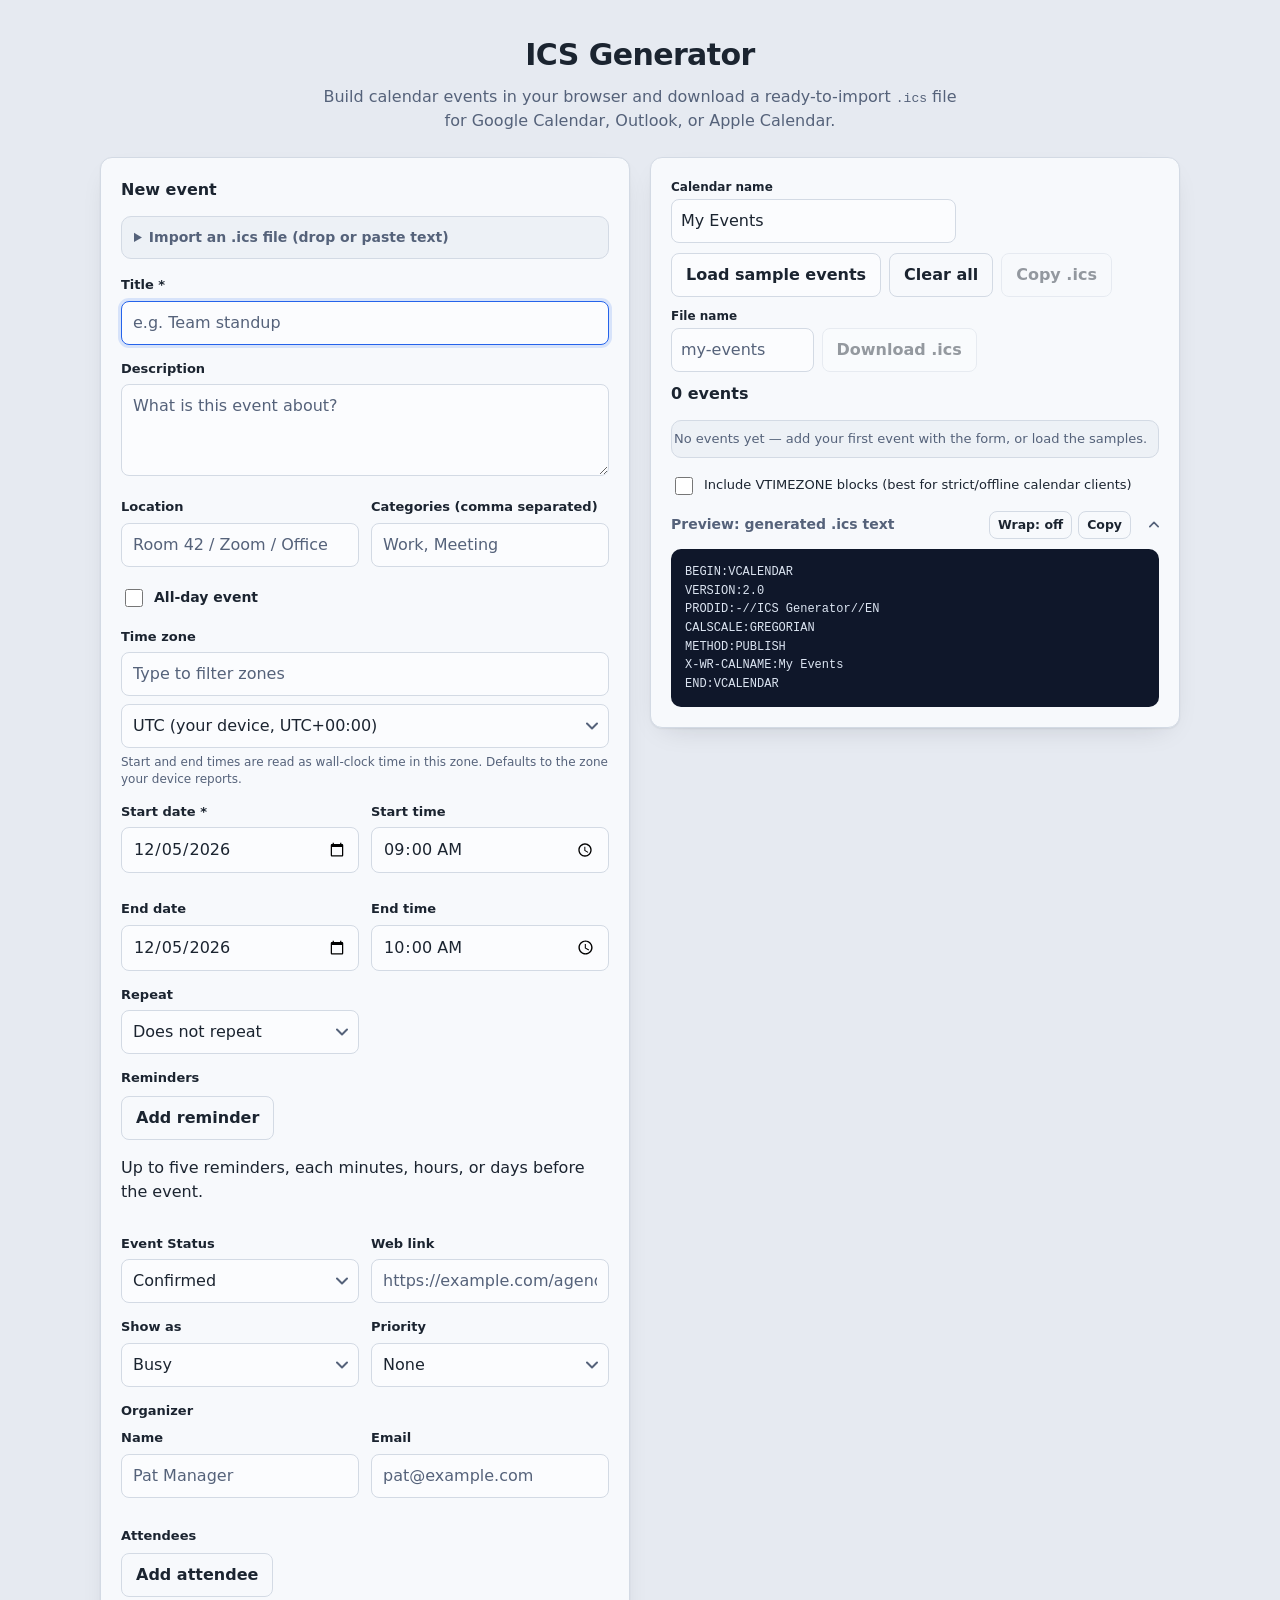
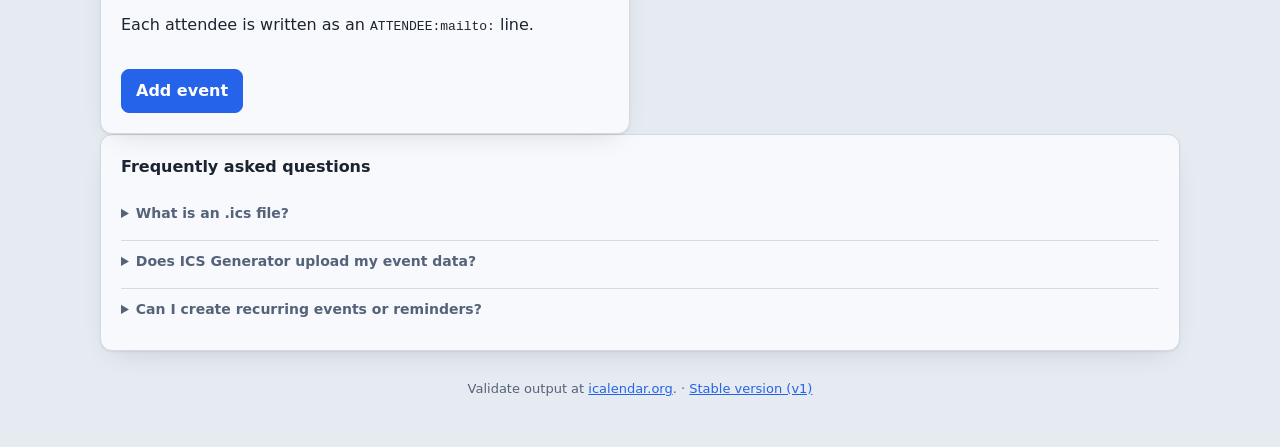
==== v2/index.html @ 42f4412d "docs: correct v2 storage, privacy, and VTIMEZONE claims" ====
<!DOCTYPE html>
<html lang="en">
<head>
<meta charset="utf-8">
<meta name="viewport" content="width=device-width, initial-scale=1">
<meta name="theme-color" media="(prefers-color-scheme: light)" content="#e6eaf1">
<meta name="theme-color" media="(prefers-color-scheme: dark)" content="#0f1420">
<meta http-equiv="Content-Security-Policy" content="default-src 'none'; script-src 'self' file: https://static.cloudflareinsights.com; style-src 'self' file:; img-src data:; connect-src https://cloudflareinsights.com; font-src 'none'; object-src 'none'; base-uri 'none'; form-action 'none'">
<title>ICS Generator v2 — Free iCalendar (.ics) Generator, No Sign-Up</title>
<meta name="description" content="Create iCalendar (.ics) files free in your browser. No sign-up, no uploads — import into Google Calendar, Outlook & Apple Calendar. 100% client-side.">
<link rel="canonical" href="https://ics-gen.pages.dev/v2/">
<meta property="og:type" content="website">
<meta property="og:site_name" content="ICS Generator">
<meta property="og:title" content="ICS Generator v2 — Free iCalendar (.ics) Generator, No Sign-Up">
<meta property="og:description" content="Create iCalendar (.ics) files free in your browser. No sign-up, no uploads — import into Google Calendar, Outlook & Apple Calendar. 100% client-side.">
<meta property="og:url" content="https://ics-gen.pages.dev/v2/">
<meta property="og:image" content="https://ics-gen.pages.dev/v2/og-image.png">
<meta property="og:image:width" content="1200">
<meta property="og:image:height" content="630">
<meta property="og:image:alt" content="ICS Generator — free client-side iCalendar (.ics) generator">
<meta name="twitter:card" content="summary_large_image">
<meta name="twitter:title" content="ICS Generator v2 — Free iCalendar (.ics) Generator, No Sign-Up">
<meta name="twitter:description" content="Create iCalendar (.ics) files free in your browser. No sign-up, no uploads — import into Google Calendar, Outlook & Apple Calendar.">
<meta name="twitter:image" content="https://ics-gen.pages.dev/v2/og-image.png">
<link rel="icon" type="image/svg+xml" href="data:image/svg+xml,<svg xmlns='http://www.w3.org/2000/svg' viewBox='0 0 64 64'><rect x='4' y='8' width='56' height='50' rx='10' fill='%23f7f9fc' stroke='%232563eb' stroke-width='4'/><rect x='4' y='8' width='56' height='16' rx='10' fill='%232563eb'/><rect x='4' y='14' width='56' height='10' fill='%232563eb'/><circle cx='18' cy='16' r='3.5' fill='%23f7f9fc'/><circle cx='46' cy='16' r='3.5' fill='%23f7f9fc'/><text x='32' y='49' font-family='system-ui,sans-serif' font-size='26' font-weight='700' text-anchor='middle' fill='%232563eb'>2</text></svg>">
<link rel="stylesheet" href="styles.css">

<script type="application/ld+json">
{
  "@context": "https://schema.org",
  "@type": "WebApplication",
  "name": "ICS Generator — Free iCalendar (.ics) Generator",
  "url": "https://ics-gen.pages.dev/v2/",
  "description": "Free client-side iCalendar (.ics) file generator. Build calendar events in your browser and download a ready-to-import .ics file for Google Calendar, Outlook, or Apple Calendar. Nothing is uploaded.",
  "applicationCategory": "UtilityApplication",
  "operatingSystem": "Any (browser)",
  "browserRequirements": "Requires a modern browser (Blob, Intl.DateTimeFormat, Array.from)",
  "isAccessibleForFree": true,
  "offers": { "@type": "Offer", "price": "0", "priceCurrency": "USD" },
  "featureList": [
    "All-day, timed and multi-day events",
    "Recurring events with day-of-week patterns, occurrence counts, or end dates",
    "Up to five reminders per event (VALARM)",
    "Attendees and organizer (mailto)",
    "Show as busy or free (TRANSP) and priority",
    "Edit and duplicate events in place; date-sorted list with undo",
    "Import existing .ics files by drop, file picker, or pasted text (add or replace)",
    "Optional VTIMEZONE blocks for strict/offline calendar clients",
    "Per-event Google Calendar links and custom download filenames",
    "Events saved in the browser's localStorage — restored on reload, never uploaded",
    "RFC 5545 escaping, 75-octet line folding, UTC/TZID timestamps",
    "Time zone picker with type-to-filter and current UTC offsets",
    "Automatic dark mode; copy or download the .ics — 100% client-side, no uploads"
  ]
}
</script>
<script type="application/ld+json">
{
  "@context": "https://schema.org",
  "@type": "FAQPage",
  "mainEntity": [
    {
      "@type": "Question",
      "name": "What is an .ics file?",
      "acceptedAnswer": { "@type": "Answer", "text": "An .ics file is the standard calendar format (RFC 5545) used to move events between calendars. Import it into Google Calendar, Outlook, Apple Calendar, or Thunderbird and the event appears in your calendar." }
    },
    {
      "@type": "Question",
      "name": "Does ICS Generator upload my event data?",
      "acceptedAnswer": { "@type": "Answer", "text": "No. The page itself uploads nothing and has no analytics beyond the cookie-free Cloudflare Web Analytics visit counter. Events are saved only in your browser's localStorage, so they survive a reload, and clearing the site's data removes them. The only way your data leaves your device is if you click an outbound link — for example the per-event Google Calendar link, which sends that event's details to Google to prefill its form — or download or share the .ics file yourself." }
    },
    {
      "@type": "Question",
      "name": "Can I create recurring events or reminders?",
      "acceptedAnswer": { "@type": "Answer", "text": "Yes — daily, weekly, monthly, and yearly recurrence, with optional day-of-week patterns, occurrence counts, and end dates, plus reminders set per event — minutes, hours, or days before the start — and all-day, timed, and multi-day events with attendees. In one .ics file each event carries its own reminder." }
    }
  ]
}
</script>
</head>
<body>
<div class="wrap">
  <header>
    <h1>ICS Generator</h1>
    <p>Build calendar events in your browser and download a ready-to-import
    <code>.ics</code> file for Google Calendar, Outlook, or Apple Calendar.</p>
  </header>

  <main>
    <section class="panel" aria-labelledby="form-heading">
      <h2 id="form-heading">New event</h2>

      <details id="import-box">
        <summary>Import an .ics file (drop or paste text)</summary>
        <fieldset class="import-mode">
          <legend>Import mode</legend>
          <label class="check"><input id="import-mode-append" type="radio" name="import-mode" value="append" checked> Add to my list</label>
          <label class="check"><input id="import-mode-replace" type="radio" name="import-mode" value="replace"> Replace my list</label>
        </fieldset>
        <label id="drop-zone" class="drop-zone" for="import-file">
          <strong>Drop an .ics file here</strong>
          <span>or click to choose a file — nothing is uploaded</span>
          <input id="import-file" type="file" accept=".ics,text/calendar" hidden>
        </label>
        <div class="field">
          <label for="import-text">…or paste .ics text</label>
          <textarea id="import-text" rows="4" spellcheck="false" placeholder="BEGIN:VCALENDAR&#10;…&#10;END:VCALENDAR"></textarea>
        </div>
        <div class="form-actions">
          <button id="import-text-btn" class="btn" type="button">Import pasted text</button>
        </div>
        <p class="hint">Imported events go into the list and preview — Add to
        keep your current list, Replace to swap it. A single-event import also
        fills in the event form.</p>
      </details>
      <p id="import-status" class="status-msg" role="status"></p>
      <div id="import-notes" hidden></div>

      <form id="event-form" novalidate>
        <div class="field">
          <label for="title">Title *</label>
          <input id="title" type="text" placeholder="e.g. Team standup" required>
        </div>

        <div class="field">
          <label for="description">Description</label>
          <textarea id="description" rows="3" placeholder="What is this event about?"></textarea>
        </div>

        <div class="field-row">
          <div class="field">
            <label for="location">Location</label>
            <input id="location" type="text" placeholder="Room 42 / Zoom / Office">
          </div>
          <div class="field">
            <label for="categories">Categories (comma separated)</label>
            <input id="categories" type="text" placeholder="Work, Meeting">
          </div>
        </div>

        <label class="check"><input id="all-day" type="checkbox"> All-day event</label>

        <div class="field" id="field-timezone">
          <label for="timezone">Time zone</label>
          <input id="timezone-filter" type="search" placeholder="Type to filter zones" aria-label="Filter time zones" autocomplete="off">
          <select id="timezone" aria-describedby="timezone-hint"></select>
          <p class="hint" id="timezone-hint">Start and end times are read as wall-clock
          time in this zone. Defaults to the zone your device reports.</p>
        </div>

        <div class="field-row">
          <div class="field">
            <label for="start-date">Start date *</label>
            <input id="start-date" type="date" required>
          </div>
          <div class="field" id="field-start-time">
            <label for="start-time">Start time</label>
            <input id="start-time" type="time">
          </div>
          <div class="field">
            <label for="end-date" id="end-date-label">End date</label>
            <input id="end-date" type="date">
          </div>
          <div class="field" id="field-end-time">
            <label for="end-time">End time</label>
            <input id="end-time" type="time">
          </div>
          <p class="hint" id="all-day-end-hint" hidden>All-day end dates are exclusive: an event ending Jan 6 runs through Jan 5 only.</p>
        </div>

        <div class="field-row tri" id="recur-row">
          <div class="field">
            <label for="recur-freq">Repeat</label>
            <select id="recur-freq">
              <option value="NONE">Does not repeat</option>
              <option value="DAILY">Daily</option>
              <option value="WEEKLY">Weekly</option>
              <option value="MONTHLY">Monthly</option>
              <option value="YEARLY">Yearly</option>
            </select>
          </div>
          <div class="field" id="field-interval">
            <label for="recur-interval">Every …</label>
            <input id="recur-interval" type="number" min="1" max="99" value="1">
          </div>
          <div class="field" id="field-end">
            <label for="recur-end">Ends</label>
            <select id="recur-end">
              <option value="never" selected>Never</option>
              <option value="after">After … times</option>
              <option value="on-date">On date</option>
            </select>
            <div class="field end-sub" id="field-count" hidden>
              <label for="recur-count">Occurrences</label>
              <input id="recur-count" type="number" min="1" max="999" step="1" value="1">
            </div>
            <div class="field end-sub" id="field-until" hidden>
              <label for="recur-until">Until</label>
              <input id="recur-until" type="date">
            </div>
          </div>
          <div class="field span-all" id="field-byday" hidden>
            <span class="day-picker-label" id="byday-label">On days</span>
            <div class="day-picker" role="group" aria-labelledby="byday-label">
              <label class="day-check"><input type="checkbox" id="byday-mo" value="MO"> Mon</label>
              <label class="day-check"><input type="checkbox" id="byday-tu" value="TU"> Tue</label>
              <label class="day-check"><input type="checkbox" id="byday-we" value="WE"> Wed</label>
              <label class="day-check"><input type="checkbox" id="byday-th" value="TH"> Thu</label>
              <label class="day-check"><input type="checkbox" id="byday-fr" value="FR"> Fri</label>
              <label class="day-check"><input type="checkbox" id="byday-sa" value="SA"> Sat</label>
              <label class="day-check"><input type="checkbox" id="byday-su" value="SU"> Sun</label>
            </div>
          </div>
        </div>

        <fieldset class="contact-group">
          <legend>Reminders</legend>
          <div id="reminder-rows"></div>
          <button id="add-reminder-btn" class="btn ghost" type="button">Add reminder</button>
          <p class="hint">Up to five reminders, each minutes, hours, or days before the event.</p>
        </fieldset>

        <p class="hint" id="edit-kept-hint" hidden></p>

        <div class="field-row">
          <div class="field">
            <label for="status">Event Status</label>
            <select id="status">
              <option value="CONFIRMED" selected>Confirmed</option>
              <option value="TENTATIVE">Tentative</option>
              <option value="CANCELLED">Cancelled</option>
            </select>
          </div>
          <div class="field">
            <label for="url">Web link</label>
            <input id="url" type="url" placeholder="https://example.com/agenda">
          </div>
        </div>

        <div class="field-row">
          <div class="field">
            <label for="transp">Show as</label>
            <select id="transp">
              <option value="OPAQUE" selected>Busy</option>
              <option value="TRANSPARENT">Free</option>
            </select>
          </div>
          <div class="field">
            <label for="priority">Priority</label>
            <select id="priority">
              <option value="0" selected>None</option>
              <option value="1">1 — Highest</option>
              <option value="2">2</option>
              <option value="3">3</option>
              <option value="4">4</option>
              <option value="5">5 — Medium</option>
              <option value="6">6</option>
              <option value="7">7</option>
              <option value="8">8</option>
              <option value="9">9 — Lowest</option>
            </select>
          </div>
        </div>

        <fieldset class="contact-group">
          <legend>Organizer</legend>
          <div class="field-row">
            <div class="field">
              <label for="organizer-name">Name</label>
              <input id="organizer-name" type="text" placeholder="Pat Manager">
            </div>
            <div class="field">
              <label for="organizer-email">Email</label>
              <input id="organizer-email" type="email" placeholder="pat@example.com">
            </div>
          </div>
        </fieldset>

        <fieldset class="contact-group">
          <legend>Attendees</legend>
          <div id="attendee-list"></div>
          <button id="add-attendee-btn" class="btn ghost" type="button">Add attendee</button>
          <p class="hint">Each attendee is written as an <code>ATTENDEE:mailto:</code> line.</p>
        </fieldset>

        <div class="form-actions">
          <button id="add-btn" type="submit" class="btn primary">Add event</button>
          <button id="cancel-edit-btn" class="btn ghost" type="button" hidden>Cancel</button>
          <span id="status-msg" class="status-msg" role="status" tabindex="-1"></span>
        </div>
      </form>
    </section>

    <section class="panel" aria-labelledby="list-heading">
      <div class="toolbar">
        <div class="field calendar-name-field">
          <label for="calendar-name">Calendar name</label>
          <input id="calendar-name" type="text" placeholder="My Events" value="My Events" maxlength="60">
        </div>
        <div class="toolbar-buttons">
          <button id="sample-btn" class="btn" type="button">Load sample events</button>
          <button id="clear-btn" class="btn ghost" type="button">Clear all</button>
          <button id="copy-btn" class="btn ghost" type="button" disabled>Copy .ics</button>
        </div>
        <div class="download-controls">
          <div class="field filename-field">
            <label for="download-filename">File name</label>
            <input id="download-filename" type="text" placeholder="my-events" maxlength="60">
          </div>
          <button id="download-btn" class="btn" type="button" disabled>Download .ics</button>
        </div>
        <h2 id="list-heading"><span id="event-count" aria-live="polite">0 events</span></h2>
      </div>

      <p id="save-warning" class="status-msg error" role="status" hidden></p>

      <ul id="event-list">
        <li class="empty">No events yet — add your first event with the form, or load the samples.</li>
      </ul>

      <label class="check vtimezone-toggle"><input id="vtimezone-toggle" type="checkbox"> Include VTIMEZONE blocks (best for strict/offline calendar clients)</label>

      <details id="preview-box" open>
        <summary>Preview: generated .ics text
          <span class="preview-controls">
            <button id="preview-wrap-btn" class="btn ghost" type="button" aria-pressed="false">Wrap: off</button>
            <button id="preview-copy-btn" class="btn ghost" type="button">Copy</button>
          </span>
        </summary>
        <pre id="preview"></pre>
      </details>
    </section>
  </main>

  <section class="panel faq" aria-labelledby="faq-heading">
    <h2 id="faq-heading">Frequently asked questions</h2>

    <details class="faq-item">
      <summary>What is an .ics file?</summary>
      <p>An <code>.ics</code> file is the standard calendar format (RFC 5545) used to
      move events between calendars. Import it into Google Calendar, Outlook, Apple
      Calendar, or Thunderbird and the event appears in your calendar.</p>
    </details>

    <details class="faq-item">
      <summary>Does ICS Generator upload my event data?</summary>
      <p>No. The page itself uploads nothing and has no analytics beyond the
      cookie-free Cloudflare Web Analytics visit counter. Events are saved only
      in your browser's localStorage, so they survive a reload, and clearing
      the site's data removes them. The only way your data leaves your device
      is if you click an outbound link — for example the per-event Google
      Calendar link, which sends that event's details to Google to prefill its
      form — or download or share the .ics file yourself.</p>
    </details>

    <details class="faq-item">
      <summary>Can I create recurring events or reminders?</summary>
      <p>Yes — daily, weekly, monthly, and yearly recurrence, with optional
      day-of-week patterns, occurrence counts, and end dates, plus reminders
      set per event — minutes, hours, or days before the start — and all-day,
      timed, and multi-day events with attendees. In one .ics file each event
      carries its own reminder.</p>
    </details>
  </section>

  <footer>
    Validate output at <a href="https://icalendar.org/validator.html" target="_blank" rel="noopener noreferrer">icalendar.org</a>.
    · <a href="/">Stable version (v1)</a>
  </footer>
</div>

<div id="undo-toast" class="undo-toast" role="status" hidden>
  <span id="undo-msg"></span>
  <button id="undo-btn" class="btn" type="button">Undo</button>
</div>

<script src="ics.js"></script>
<script src="ics-parse.js"></script>
<script src="app.js"></script>
</body>
</html>
---- v2/styles.css ----
:root {
  --bg: #e6eaf1;
  --panel: #f7f9fc;
  --surface: #edf1f6;
  --field: #fbfcfe;
  --text: #1b2430;
  --muted: #55627a;
  --accent: #2563eb;
  --accent-strong: #1d4ed8;
  --accent-soft: #d9e5fb;
  --border: #d3dae4;
  --border-strong: #bcc6d5;
  --danger: #b42318;
  --code-bg: #0f172a;
  --code-text: #dbe4f1;
  --radius: 12px;
  --shadow: 0 1px 2px rgba(16, 24, 40, 0.07), 0 10px 28px -14px rgba(16, 24, 40, 0.18);
}

* { box-sizing: border-box; }

html, body { margin: 0; padding: 0; }

body {
  font-family: system-ui, -apple-system, "Segoe UI", Roboto, "Helvetica Neue", Arial, sans-serif;
  background: var(--bg);
  color: var(--text);
  line-height: 1.5;
  padding: 24px 16px 48px;
}

.wrap { max-width: 1080px; margin: 0 auto; }

header { text-align: center; margin: 8px 0 24px; }
header h1 { margin: 0 0 8px; font-size: 30px; letter-spacing: -0.02em; }
header p { margin: 0 auto; max-width: 660px; color: var(--muted); }

main {
  display: grid;
  grid-template-columns: minmax(0, 1fr) minmax(0, 1fr);
  gap: 20px;
  align-items: start;
}
/* minmax(0, 1fr) (not bare 1fr) keeps the panels shrinkable so the preview
 * box cannot push the track past the viewport on narrow screens. */
@media (max-width: 920px) { main { grid-template-columns: minmax(0, 1fr); } }

.panel {
  background: var(--panel);
  border: 1px solid var(--border);
  border-radius: var(--radius);
  box-shadow: var(--shadow);
  padding: 20px;
}
.panel h2 { margin: 0 0 14px; font-size: 16px; }

.field { margin-bottom: 14px; }
.field label { display: block; font-size: 13px; font-weight: 600; margin-bottom: 6px; }
.field input,
.field select,
.field textarea {
  width: 100%;
  padding: 9px 11px;
  border: 1px solid var(--border);
  border-radius: 8px;
  font: inherit;
  color: inherit;
  background: var(--field);
}
.field input::placeholder,
.field textarea::placeholder { color: var(--muted); opacity: 1; }
.field input:focus,
.field select:focus,
.field textarea:focus {
  outline: none;
  border-color: var(--accent);
  box-shadow: 0 0 0 3px rgba(37, 99, 235, 0.15);
}

/* Keyboard focus for controls that have no visible focus style of their own. */
.btn:focus-visible,
summary:focus-visible,
.check input:focus-visible,
.day-check input:focus-visible,
.att-rsvp input:focus-visible,
.drop-zone:focus-visible { outline: 2px solid var(--accent); outline-offset: 2px; }

.field select {
  appearance: none;
  -webkit-appearance: none;
  padding-right: 30px;
  background: var(--field) url("data:image/svg+xml,%3Csvg xmlns='http://www.w3.org/2000/svg' width='12' height='8' viewBox='0 0 12 8'%3E%3Cpath d='M1 1.5l5 5 5-5' fill='none' stroke='%2355627a' stroke-width='2' stroke-linecap='round' stroke-linejoin='round'/%3E%3C/svg%3E") no-repeat right 10px center;
}

textarea { resize: vertical; }
/* Zone filter sits directly above the select it narrows. */
#timezone-filter { margin-bottom: 8px; }
.field .hint { margin: 6px 0 0; font-size: 12px; line-height: 1.4; color: var(--muted); }

/* Inline validation */
.field.invalid input,
.field.invalid select,
.field.invalid textarea { border-color: var(--danger); }
.field.invalid input:focus,
.field.invalid select:focus,
.field.invalid textarea:focus {
  border-color: var(--danger);
  box-shadow: 0 0 0 3px rgba(180, 35, 24, 0.15);
}
.field-error {
  margin: 6px 0 0;
  font-size: 12px;
  font-weight: 600;
  line-height: 1.4;
  color: var(--danger);
}

/* Import panel */
#import-box {
  margin: 0 0 16px;
  border: 1px solid var(--border);
  border-radius: 10px;
  padding: 0 12px;
  background: var(--surface);
}
#import-box > summary { padding: 10px 0; }
#import-box[open] > summary { margin-bottom: 12px; }
.drop-zone {
  display: flex;
  flex-direction: column;
  align-items: center;
  gap: 4px;
  text-align: center;
  padding: 18px 12px;
  border: 1.5px dashed var(--border);
  border-radius: 10px;
  background: var(--field);
  color: var(--muted);
  cursor: pointer;
  font-size: 13px;
  margin-bottom: 14px;
}
.drop-zone strong { color: var(--text); font-size: 14px; }
.drop-zone.dragging { border-color: var(--accent); background: var(--accent-soft); }
#import-text { font: 12px/1.5 ui-monospace, SFMono-Regular, Menlo, Consolas, monospace; }
#import-status { margin: 0 0 14px; }
#import-status:empty { display: none; }

/* Import mode radios (styled like the other .check boxes) */
.import-mode { border: 0; margin: 0 0 12px; padding: 0; }
.import-mode legend { font-size: 13px; font-weight: 600; padding: 0; margin-bottom: 4px; }
.import-mode .check { margin: 0 0 4px; }

/* Import warnings/notes */
#import-notes { margin: 0 0 14px; }
#import-notes .import-notes > summary { font-size: 13px; }
#import-notes ul {
  margin: 6px 0 0;
  padding-left: 20px;
  font-size: 12.5px;
  line-height: 1.5;
  color: var(--muted);
}
#import-notes li { overflow-wrap: anywhere; }

.field-row { display: grid; grid-template-columns: 1fr 1fr; gap: 12px; }
.field-row.tri { grid-template-columns: repeat(3, 1fr); }
/* When a tri row is down to its select alone (repeat "Does not repeat"),
 * span a two-column-style width — the same as the
 * Status select — instead of the first third of the row, which clips the
 * "Does not repeat" label. */
.field-row.tri.single { grid-template-columns: 1fr; }
@media (min-width: 561px) { .field-row.tri.single { max-width: calc(50% - 6px); } }
@media (max-width: 560px) {
  .field-row, .field-row.tri { grid-template-columns: 1fr; }
}

.check {
  display: flex;
  align-items: center;
  gap: 8px;
  font-size: 14px;
  font-weight: 600;
  margin: 2px 0 14px;
  /* WCAG 2.5.8: a 24px-minimum tappable area around the 18px checkbox. */
  min-height: 24px;
  padding: 3px 0;
  cursor: pointer;
}
.check input { width: 18px; height: 18px; accent-color: var(--accent); }

/* Weekly day-of-week picker: an inline row of compact .check-style boxes. */
.field-row .field.span-all { grid-column: 1 / -1; }
/* Nested controls inside the Ends group sit under its select. */
.end-sub { margin: 8px 0 0; }
.day-picker-label { display: block; font-size: 13px; font-weight: 600; margin-bottom: 6px; }
.day-picker { display: flex; flex-wrap: wrap; align-items: center; gap: 4px 14px; }
.day-check {
  display: flex;
  align-items: center;
  gap: 6px;
  font-size: 13px;
  font-weight: 600;
  /* WCAG 2.5.8: a 24px-minimum tappable area around the 18px checkbox. */
  min-height: 24px;
  padding: 3px 0;
  cursor: pointer;
}
.day-check input { width: 18px; height: 18px; accent-color: var(--accent); }

/* Reminder rows */
#reminder-rows { display: grid; gap: 8px; margin-bottom: 10px; }
#reminder-rows:empty { margin-bottom: 0; }
.reminder-row {
  display: grid;
  grid-template-columns: minmax(0, 1fr) minmax(0, 1fr) auto;
  gap: 8px;
  align-items: start;
  padding: 10px;
  border: 1px solid var(--border);
  border-radius: 10px;
  background: var(--surface);
}
.reminder-row .field { margin-bottom: 0; }
.reminder-remove { justify-self: end; align-self: center; padding: 7px 10px; font-size: 13px; }
@media (max-width: 560px) {
  .reminder-row { grid-template-columns: minmax(0, 1fr) minmax(0, 1fr); }
  .reminder-remove { grid-column: 1 / -1; justify-self: end; }
}

/* Organizer + attendees */
.contact-group { border: 0; margin: 0 0 14px; padding: 0; min-width: 0; }
.contact-group legend { font-size: 13px; font-weight: 600; padding: 0; margin-bottom: 8px; }
#attendee-list { display: flex; flex-direction: column; gap: 8px; margin-bottom: 10px; }
#attendee-list:empty { margin-bottom: 0; }
.attendee-row {
  display: grid;
  grid-template-columns: 1fr 1.2fr;
  gap: 8px;
  padding: 10px;
  border: 1px solid var(--border);
  border-radius: 10px;
  background: var(--surface);
}
.attendee-row .field { margin-bottom: 0; }
.att-rsvp {
  display: flex;
  align-items: center;
  gap: 6px;
  font-size: 13px;
  font-weight: 600;
  color: var(--muted);
  min-height: 24px;
  padding: 3px 0;
  cursor: pointer;
}
.att-rsvp input { width: 18px; height: 18px; accent-color: var(--accent); }
.att-remove { justify-self: end; align-self: center; padding: 7px 10px; font-size: 13px; }

.form-actions { display: flex; align-items: center; gap: 12px; margin-top: 16px; flex-wrap: wrap; }

.btn {
  font: inherit;
  font-weight: 600;
  padding: 9px 14px;
  border-radius: 8px;
  border: 1px solid var(--border);
  background: var(--field);
  color: var(--text);
  cursor: pointer;
  transition: background 0.15s, border-color 0.15s;
}
.btn:hover { border-color: var(--border-strong); }
.btn.primary { background: var(--accent); border-color: var(--accent); color: #fff; }
.btn.primary:hover { background: var(--accent-strong); }
.btn.ghost { background: transparent; }
.btn.copied { background: var(--accent); border-color: var(--accent); color: #fff; }
#copy-btn { min-width: 92px; }
.btn:disabled { opacity: 0.45; cursor: not-allowed; }

.toolbar {
  display: flex;
  flex-direction: column;
  align-items: flex-start;
  gap: 10px;
  margin-bottom: 14px;
}
.toolbar h2 { margin: 0; }
.toolbar-buttons { display: flex; gap: 8px; flex-wrap: wrap; }
.calendar-name-field { width: min(100%, 28ch); margin-bottom: 0; }
.download-controls { display: flex; align-items: flex-end; gap: 8px; flex-wrap: wrap; }
.filename-field { width: 14ch; margin-bottom: 0; }
.toolbar .field label { font-size: 12px; margin-bottom: 3px; }
.toolbar .field input { padding: 9px; }

#event-list { list-style: none; margin: 0 0 14px; padding: 0; }
#event-list li {
  display: flex;
  align-items: center;
  justify-content: space-between;
  gap: 12px;
  flex-wrap: wrap;
  border: 1px solid var(--border);
  border-radius: 10px;
  padding: 10px 12px;
  margin-bottom: 8px;
  background: var(--surface);
}
#event-list .event-info { min-width: 0; }
#event-list strong { display: block; font-size: 14px; }
#event-list small {
  color: var(--muted);
  font-size: 12.5px;
  display: block;
  margin-top: 2px;
  overflow-wrap: anywhere;
}
#event-list .btn { flex: none; padding: 6px 10px; font-size: 13px; }
#event-list .gcal-link {
  text-decoration: none;
  white-space: nowrap;
  color: var(--accent);
}
#event-list .gcal-link:hover { color: var(--accent-strong); border-color: var(--border-strong); }
#event-list .empty { color: var(--muted); font-size: 13px; padding: 8px 2px; }

/* VTIMEZONE emission toggle (preview-side option) */
.vtimezone-toggle { margin: 4px 0 10px; font-size: 13px; font-weight: 500; align-items: flex-start; }
.vtimezone-toggle input { margin-top: 2px; }

details { margin-top: 6px; }
summary { cursor: pointer; font-size: 14px; font-weight: 600; color: var(--muted); }
summary:hover { color: var(--text); }
pre {
  background: var(--code-bg);
  color: var(--code-text);
  border-radius: 10px;
  padding: 14px;
  overflow: auto;
  font: 12px/1.55 ui-monospace, SFMono-Regular, Menlo, Consolas, monospace;
  margin: 10px 0 0;
  max-height: 340px;
  white-space: pre;
}
#preview.wrapped { white-space: pre-wrap; }

/* Preview controls live inside the summary, which is a wrapping flex row so
 * the buttons drop below the label and the summary grows in height instead
 * of overflowing on narrow screens (e.g. 320px with Wrap on). The buttons
 * swallow their clicks in app.js so the details does not toggle when they
 * are used. */
#preview-box summary {
  display: flex;
  flex-wrap: wrap;
  align-items: center;
  gap: 4px 10px;
}
/* Flex suppresses the native disclosure marker, so draw a chevron as
 * generated content; as the last flex item it lands after the controls. */
#preview-box summary::after {
  content: "";
  flex: none;
  width: 10px;
  height: 10px;
  margin-left: 8px;
  background: url("data:image/svg+xml,%3Csvg xmlns='http://www.w3.org/2000/svg' width='12' height='8' viewBox='0 0 12 8'%3E%3Cpath d='M1 1.5l5 5 5-5' fill='none' stroke='%2355627a' stroke-width='2' stroke-linecap='round' stroke-linejoin='round'/%3E%3C/svg%3E") no-repeat center / contain;
  transition: transform 0.15s;
}
#preview-box[open] > summary::after { transform: rotate(180deg); }
.preview-controls {
  margin-left: auto;
  display: flex;
  gap: 6px;
  font-size: 12.5px;
}
.preview-controls .btn { padding: 4px 8px; }

.status-msg { font-size: 13px; color: var(--muted); }
.status-msg.error { color: var(--danger); }

/* Undo toast */
.undo-toast {
  position: fixed;
  left: 50%;
  bottom: 20px;
  transform: translateX(-50%);
  z-index: 1000;
  display: flex;
  align-items: center;
  gap: 12px;
  flex-wrap: wrap;
  max-width: min(92vw, 520px);
  padding: 10px 12px 10px 16px;
  background: var(--panel);
  border: 1px solid var(--border);
  border-radius: 10px;
  box-shadow: var(--shadow);
  font-size: 13px;
  color: var(--text);
}
.undo-toast .btn { padding: 6px 12px; font-size: 13px; }

footer { text-align: center; color: var(--muted); font-size: 13px; margin-top: 28px; }
footer a { color: var(--accent); }

[hidden] { display: none !important; }

.panel.faq .faq-item { border-top: 1px solid var(--border); }
.panel.faq .faq-item:first-of-type { border-top: 0; }
.panel.faq summary { padding: 10px 0; }
.panel.faq .faq-item p { margin: 0 0 12px; color: var(--muted); font-size: 13.5px; }

/* ---------- Dark mode (CSS-only, follows prefers-color-scheme) ----------
 * All text pairings below were checked against WCAG AA (≥ 4.5:1):
 * text/muted/accent/danger/code-text all clear AA on their backgrounds, and
 * the primary/copy buttons switch to dark text because white on #7da2ff
 * would fail AA for normal text. */
@media (prefers-color-scheme: dark) {
  :root {
    --bg: #0f1420;
    --panel: #161c2b;
    --surface: #1c2333;
    --field: #131926;
    --text: #e3e9f4;
    --muted: #9aa8c0;
    --accent: #7da2ff;
    --accent-strong: #9db9ff;
    --accent-soft: #21335f;
    --border: #2a3347;
    --border-strong: #3a4661;
    --danger: #ff9285;
    --code-bg: #0a0f1a;
    --code-text: #cdd8ea;
    /* Native controls (date/time pickers, scrollbars) render dark. */
    color-scheme: dark;
  }

  /* The chevron is an inline SVG data URI, so its stroke cannot follow a
   * variable — re-declare the background in the dark muted tone. */
  .field select {
    background: var(--field) url("data:image/svg+xml,%3Csvg xmlns='http://www.w3.org/2000/svg' width='12' height='8' viewBox='0 0 12 8'%3E%3Cpath d='M1 1.5l5 5 5-5' fill='none' stroke='%239aa8c0' stroke-width='2' stroke-linecap='round' stroke-linejoin='round'/%3E%3C/svg%3E") no-repeat right 10px center;
  }

  #preview-box summary::after {
    background-image: url("data:image/svg+xml,%3Csvg xmlns='http://www.w3.org/2000/svg' width='12' height='8' viewBox='0 0 12 8'%3E%3Cpath d='M1 1.5l5 5 5-5' fill='none' stroke='%239aa8c0' stroke-width='2' stroke-linecap='round' stroke-linejoin='round'/%3E%3C/svg%3E");
  }

  /* The light-mode ring alpha is nearly invisible on the dark fields. */
  .field input:focus,
  .field select:focus,
  .field textarea:focus {
    box-shadow: 0 0 0 3px rgba(125, 162, 255, 0.28);
  }

  /* White on #7da2ff fails AA — use the page background as the text color. */
  .btn.primary,
  .btn.copied {
    color: #0f1420;
  }

  /* Browser-default link blue (#0000ee) is ~1.8:1 on the dark panel; the
   * accent keeps AA. footer a already resolves to the accent via the base
   * rule — kept here so both link sets stay accessible if that changes. */
  .faq a,
  footer a {
    color: var(--accent);
  }
}
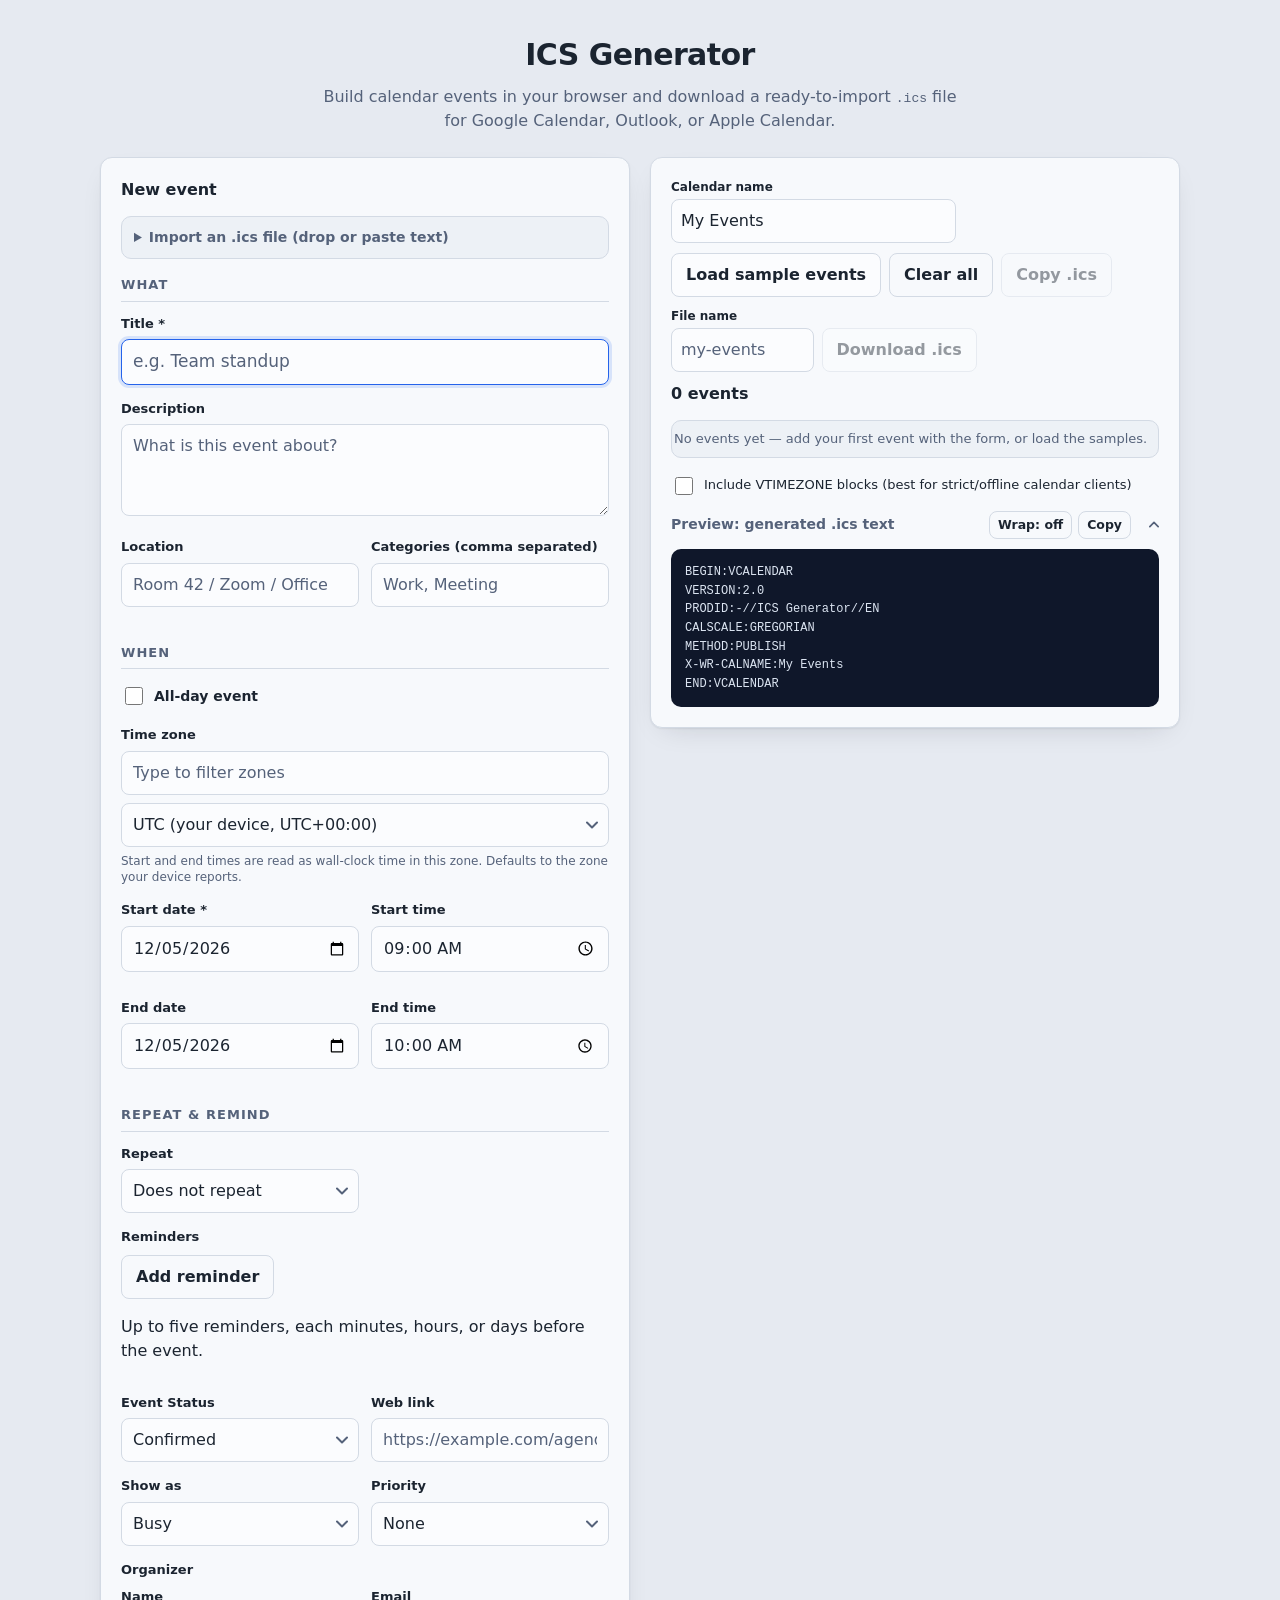
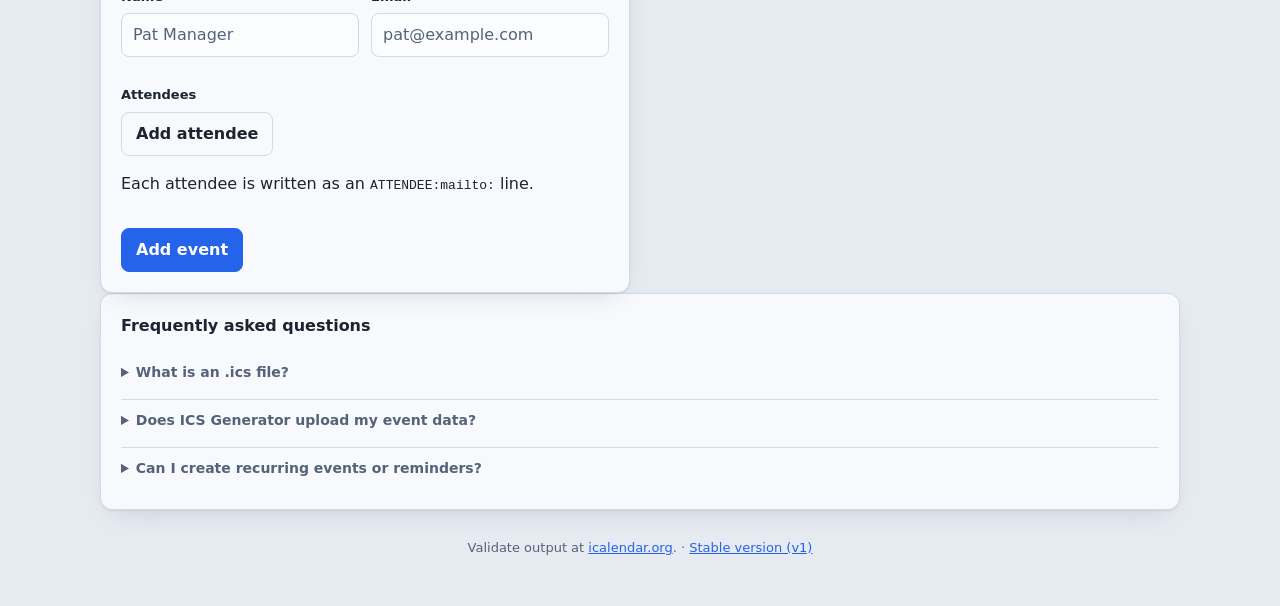
==== commit 87cc1207: "ux(v2): group the form into WHAT / WHEN / REPEAT & REMIND sections" ====
--- a/v2/index.html
+++ b/v2/index.html
@@ -117,6 +117,7 @@
       <div id="import-notes" hidden></div>
 
       <form id="event-form" novalidate>
+        <h3 class="form-section">What</h3>
         <div class="field">
           <label for="title">Title *</label>
           <input id="title" type="text" placeholder="e.g. Team standup" required>
@@ -137,6 +138,8 @@
             <input id="categories" type="text" placeholder="Work, Meeting">
           </div>
         </div>
+
+        <h3 class="form-section">When</h3>
 
         <label class="check"><input id="all-day" type="checkbox"> All-day event</label>
 
@@ -167,6 +170,8 @@
           </div>
           <p class="hint" id="all-day-end-hint" hidden>All-day end dates are exclusive: an event ending Jan 6 runs through Jan 5 only.</p>
         </div>
+
+        <h3 class="form-section">Repeat &amp; Remind</h3>
 
         <div class="field-row tri" id="recur-row">
           <div class="field">
--- a/v2/styles.css
+++ b/v2/styles.css
@@ -54,8 +54,23 @@
 }
 .panel h2 { margin: 0 0 14px; font-size: 16px; }
 
+/* Form section headers: light uppercase label with a hairline rule. */
+.form-section {
+  margin: 22px 0 12px;
+  padding-bottom: 6px;
+  border-bottom: 1px solid var(--border);
+  font-size: 13px;
+  font-weight: 700;
+  letter-spacing: 0.08em;
+  text-transform: uppercase;
+  color: var(--muted);
+}
+#event-form > .form-section:first-of-type { margin-top: 0; }
+
 .field { margin-bottom: 14px; }
 .field label { display: block; font-size: 13px; font-weight: 600; margin-bottom: 6px; }
+/* The title is the one deliberately large field. */
+#title { font-size: 17px; }
 .field input,
 .field select,
 .field textarea {
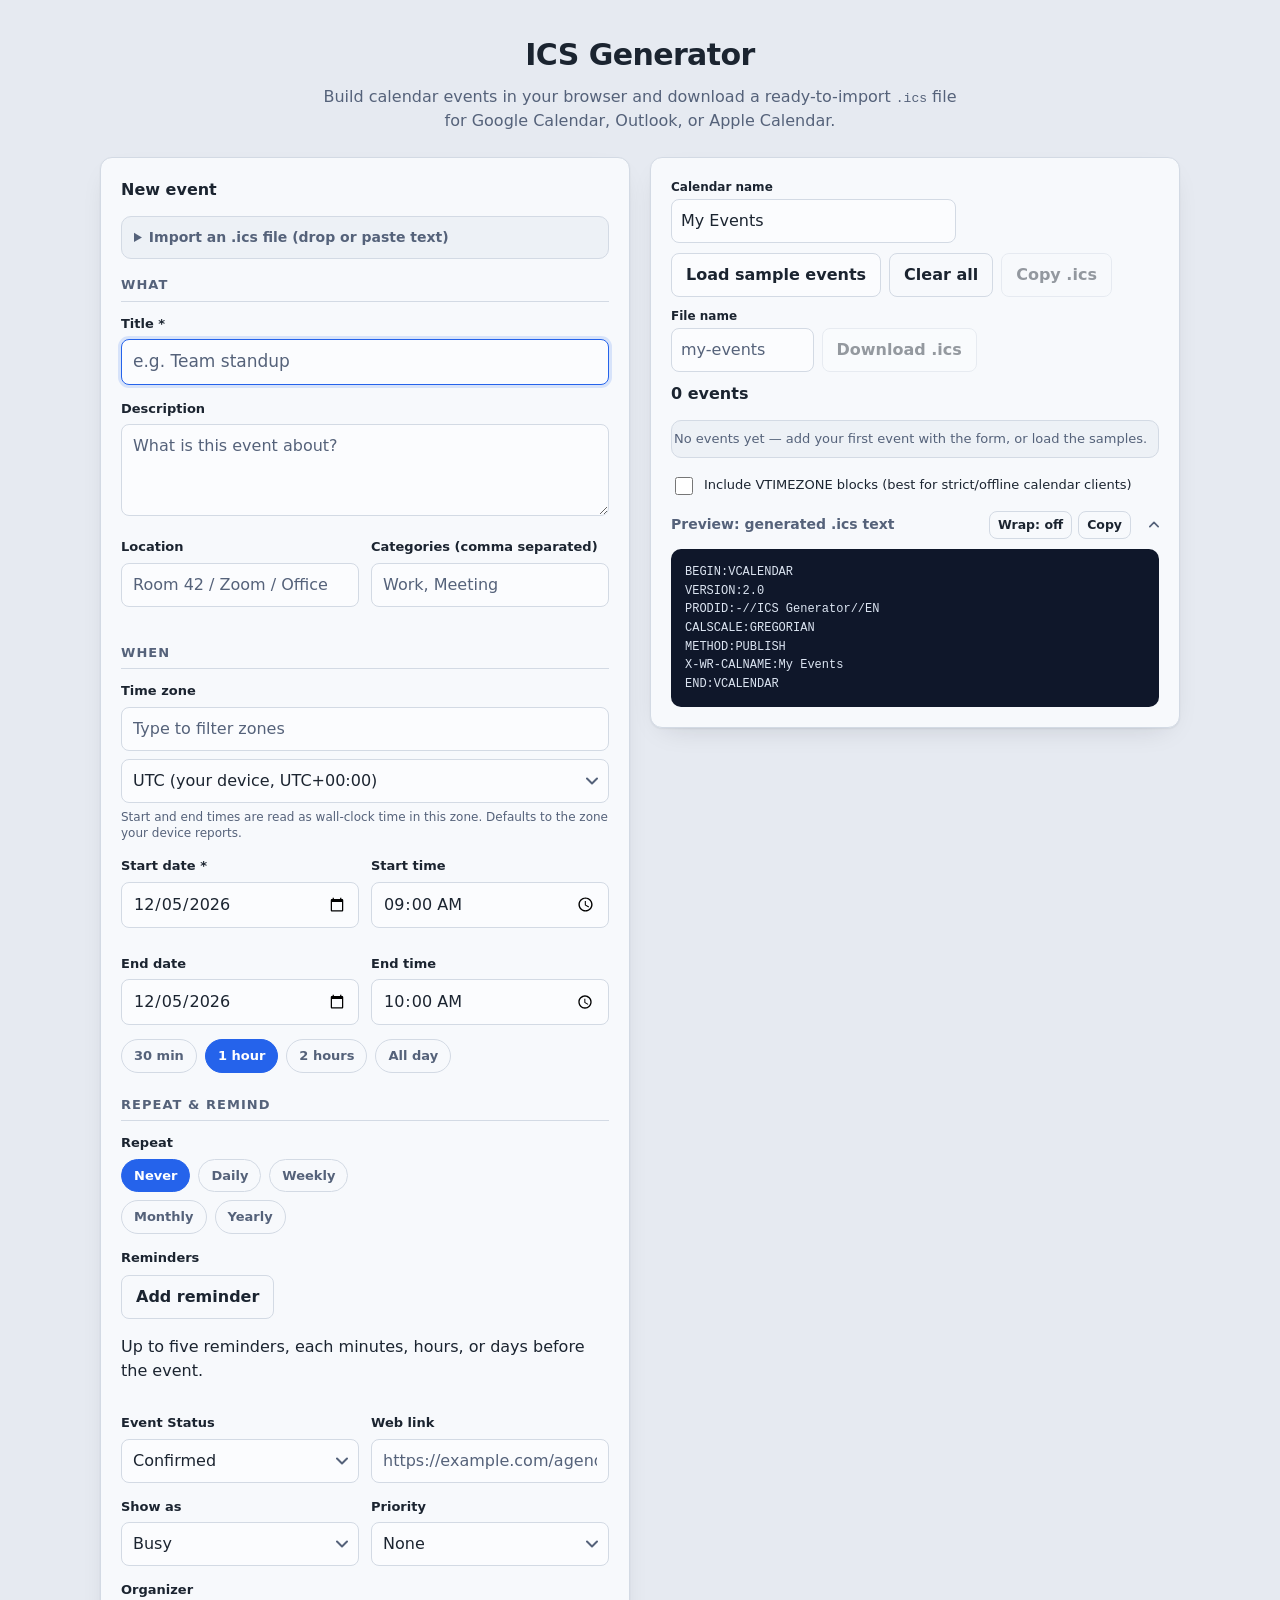
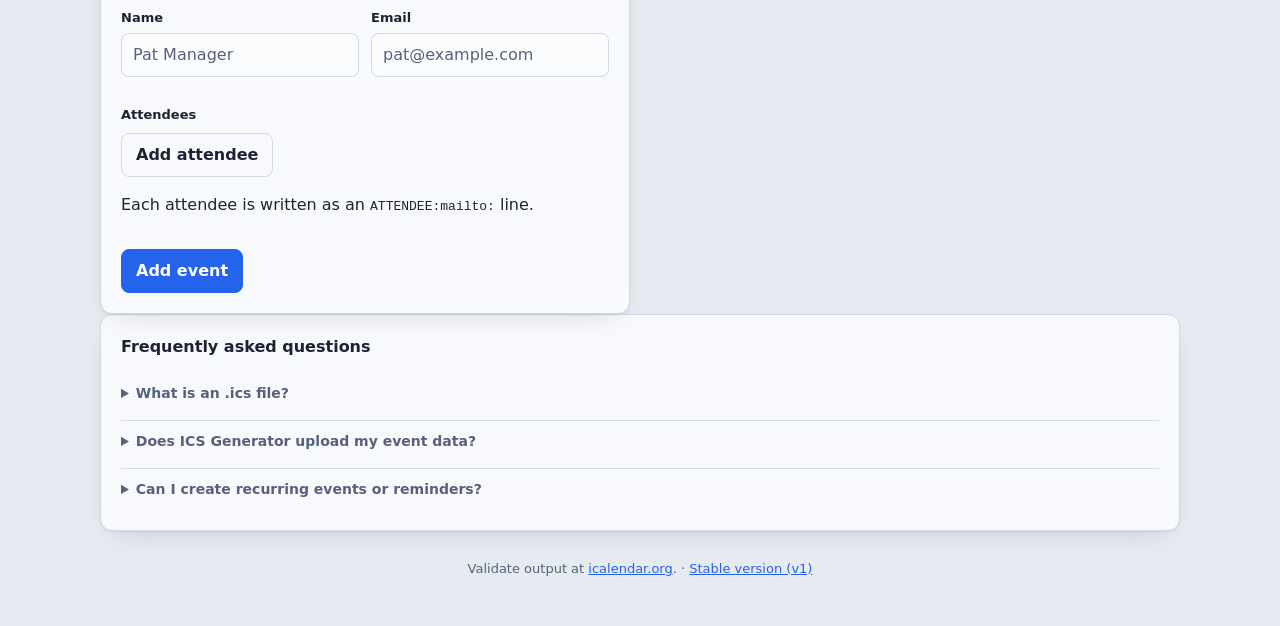
==== commit 4bf1f1e6: "ux(v2): duration chips and segmented repeat control" ====
--- a/v2/index.html
+++ b/v2/index.html
@@ -141,7 +141,7 @@
 
         <h3 class="form-section">When</h3>
 
-        <label class="check"><input id="all-day" type="checkbox"> All-day event</label>
+        <label class="check" hidden><input id="all-day" type="checkbox"> All-day event</label>
 
         <div class="field" id="field-timezone">
           <label for="timezone">Time zone</label>
@@ -171,12 +171,28 @@
           <p class="hint" id="all-day-end-hint" hidden>All-day end dates are exclusive: an event ending Jan 6 runs through Jan 5 only.</p>
         </div>
 
+        <div class="field">
+          <div class="chip-group" id="duration-chips" role="group" aria-label="Duration">
+            <button type="button" class="chip" data-minutes="30" aria-pressed="false">30 min</button>
+            <button type="button" class="chip" data-minutes="60" aria-pressed="false">1 hour</button>
+            <button type="button" class="chip" data-minutes="120" aria-pressed="false">2 hours</button>
+            <button type="button" class="chip" id="chip-all-day" aria-pressed="false">All day</button>
+          </div>
+        </div>
+
         <h3 class="form-section">Repeat &amp; Remind</h3>
 
         <div class="field-row tri" id="recur-row">
           <div class="field">
-            <label for="recur-freq">Repeat</label>
-            <select id="recur-freq">
+            <label for="recur-freq" id="recur-freq-label">Repeat</label>
+            <div class="chip-group" id="recur-freq-chips" role="group" aria-labelledby="recur-freq-label">
+              <button type="button" class="chip" data-freq="NONE" aria-pressed="true">Never</button>
+              <button type="button" class="chip" data-freq="DAILY" aria-pressed="false">Daily</button>
+              <button type="button" class="chip" data-freq="WEEKLY" aria-pressed="false">Weekly</button>
+              <button type="button" class="chip" data-freq="MONTHLY" aria-pressed="false">Monthly</button>
+              <button type="button" class="chip" data-freq="YEARLY" aria-pressed="false">Yearly</button>
+            </div>
+            <select id="recur-freq" hidden>
               <option value="NONE">Does not repeat</option>
               <option value="DAILY">Daily</option>
               <option value="WEEKLY">Weekly</option>
--- a/v2/styles.css
+++ b/v2/styles.css
@@ -94,6 +94,7 @@
 
 /* Keyboard focus for controls that have no visible focus style of their own. */
 .btn:focus-visible,
+.chip:focus-visible,
 summary:focus-visible,
 .check input:focus-visible,
 .day-check input:focus-visible,
@@ -203,6 +204,30 @@
   cursor: pointer;
 }
 .check input { width: 18px; height: 18px; accent-color: var(--accent); }
+
+/* Chip groups: duration presets and the segmented repeat control. Pressed
+ * state lives entirely in aria-pressed, so the visual state can never drift
+ * from what assistive technology reports. */
+.chip-group { display: flex; flex-wrap: wrap; gap: 8px; }
+.chip {
+  font: inherit;
+  font-size: 13px;
+  font-weight: 600;
+  padding: 6px 12px;
+  min-height: 32px;
+  border-radius: 999px;
+  border: 1px solid var(--border);
+  background: transparent;
+  color: var(--muted);
+  cursor: pointer;
+  transition: background 0.15s, border-color 0.15s, color 0.15s;
+}
+.chip:hover { border-color: var(--border-strong); color: var(--text); }
+.chip[aria-pressed="true"] {
+  background: var(--accent);
+  border-color: var(--accent);
+  color: #fff;
+}
 
 /* Weekly day-of-week picker: an inline row of compact .check-style boxes. */
 .field-row .field.span-all { grid-column: 1 / -1; }
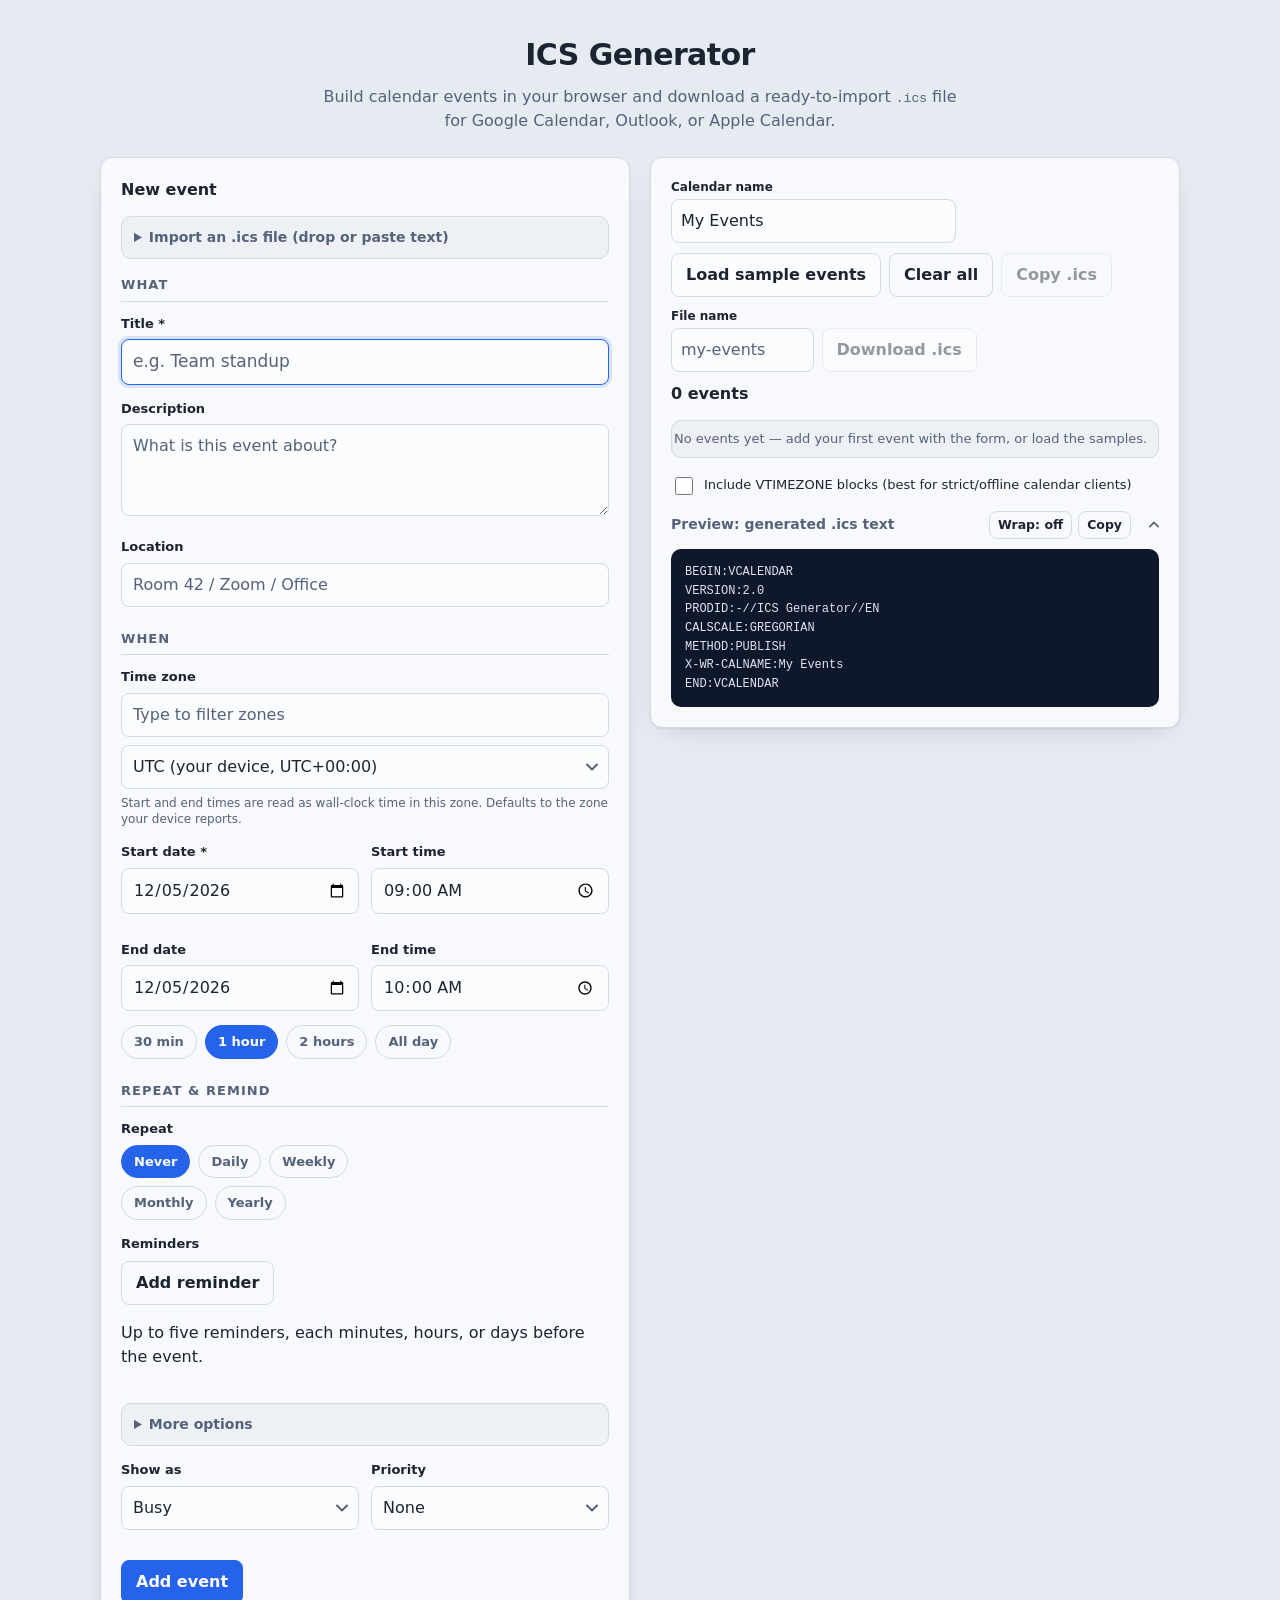
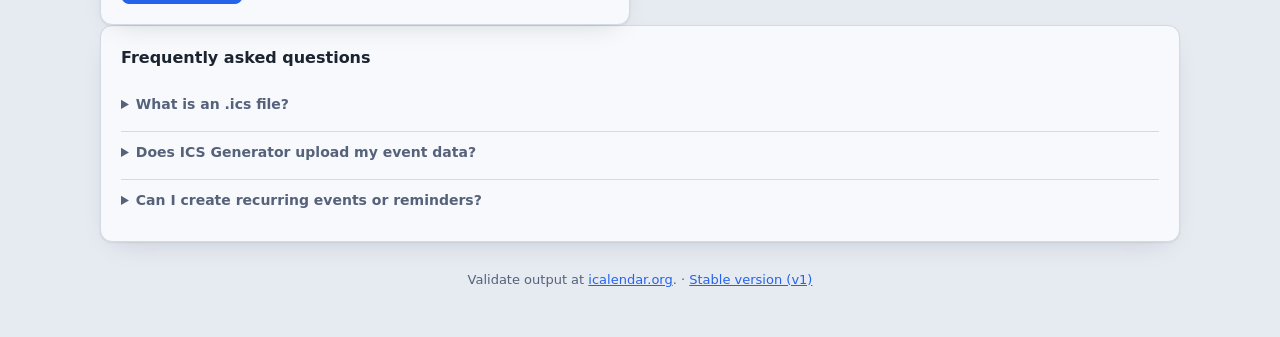
==== commit ba328f4c: "ux(v2): collapse advanced fields behind More options" ====
--- a/v2/index.html
+++ b/v2/index.html
@@ -128,15 +128,9 @@
           <textarea id="description" rows="3" placeholder="What is this event about?"></textarea>
         </div>
 
-        <div class="field-row">
-          <div class="field">
-            <label for="location">Location</label>
-            <input id="location" type="text" placeholder="Room 42 / Zoom / Office">
-          </div>
-          <div class="field">
-            <label for="categories">Categories (comma separated)</label>
-            <input id="categories" type="text" placeholder="Work, Meeting">
-          </div>
+        <div class="field">
+          <label for="location">Location</label>
+          <input id="location" type="text" placeholder="Room 42 / Zoom / Office">
         </div>
 
         <h3 class="form-section">When</h3>
@@ -243,20 +237,50 @@
 
         <p class="hint" id="edit-kept-hint" hidden></p>
 
-        <div class="field-row">
-          <div class="field">
-            <label for="status">Event Status</label>
-            <select id="status">
-              <option value="CONFIRMED" selected>Confirmed</option>
-              <option value="TENTATIVE">Tentative</option>
-              <option value="CANCELLED">Cancelled</option>
-            </select>
-          </div>
-          <div class="field">
-            <label for="url">Web link</label>
-            <input id="url" type="url" placeholder="https://example.com/agenda">
-          </div>
-        </div>
+        <details id="advanced-box" class="advanced">
+          <summary>More options</summary>
+
+          <div class="field-row">
+            <div class="field">
+              <label for="status">Event Status</label>
+              <select id="status">
+                <option value="CONFIRMED" selected>Confirmed</option>
+                <option value="TENTATIVE">Tentative</option>
+                <option value="CANCELLED">Cancelled</option>
+              </select>
+            </div>
+            <div class="field">
+              <label for="url">Web link</label>
+              <input id="url" type="url" placeholder="https://example.com/agenda">
+            </div>
+          </div>
+
+          <div class="field">
+            <label for="categories">Categories (comma separated)</label>
+            <input id="categories" type="text" placeholder="Work, Meeting">
+          </div>
+
+          <fieldset class="contact-group">
+            <legend>Organizer</legend>
+            <div class="field-row">
+              <div class="field">
+                <label for="organizer-name">Name</label>
+                <input id="organizer-name" type="text" placeholder="Pat Manager">
+              </div>
+              <div class="field">
+                <label for="organizer-email">Email</label>
+                <input id="organizer-email" type="email" placeholder="pat@example.com">
+              </div>
+            </div>
+          </fieldset>
+
+          <fieldset class="contact-group">
+            <legend>Attendees</legend>
+            <div id="attendee-list"></div>
+            <button id="add-attendee-btn" class="btn ghost" type="button">Add attendee</button>
+            <p class="hint">Each attendee is written as an <code>ATTENDEE:mailto:</code> line.</p>
+          </fieldset>
+        </details>
 
         <div class="field-row">
           <div class="field">
@@ -283,27 +307,6 @@
           </div>
         </div>
 
-        <fieldset class="contact-group">
-          <legend>Organizer</legend>
-          <div class="field-row">
-            <div class="field">
-              <label for="organizer-name">Name</label>
-              <input id="organizer-name" type="text" placeholder="Pat Manager">
-            </div>
-            <div class="field">
-              <label for="organizer-email">Email</label>
-              <input id="organizer-email" type="email" placeholder="pat@example.com">
-            </div>
-          </div>
-        </fieldset>
-
-        <fieldset class="contact-group">
-          <legend>Attendees</legend>
-          <div id="attendee-list"></div>
-          <button id="add-attendee-btn" class="btn ghost" type="button">Add attendee</button>
-          <p class="hint">Each attendee is written as an <code>ATTENDEE:mailto:</code> line.</p>
-        </fieldset>
-
         <div class="form-actions">
           <button id="add-btn" type="submit" class="btn primary">Add event</button>
           <button id="cancel-edit-btn" class="btn ghost" type="button" hidden>Cancel</button>
--- a/v2/styles.css
+++ b/v2/styles.css
@@ -166,6 +166,17 @@
 .import-mode { border: 0; margin: 0 0 12px; padding: 0; }
 .import-mode legend { font-size: 13px; font-weight: 600; padding: 0; margin-bottom: 4px; }
 .import-mode .check { margin: 0 0 4px; }
+
+/* Advanced fields collapse behind a details styled like the import panel. */
+#advanced-box {
+  margin: 18px 0 14px;
+  border: 1px solid var(--border);
+  border-radius: 10px;
+  padding: 0 12px;
+  background: var(--surface);
+}
+#advanced-box > summary { padding: 10px 0; }
+#advanced-box[open] > summary { margin-bottom: 12px; }
 
 /* Import warnings/notes */
 #import-notes { margin: 0 0 14px; }
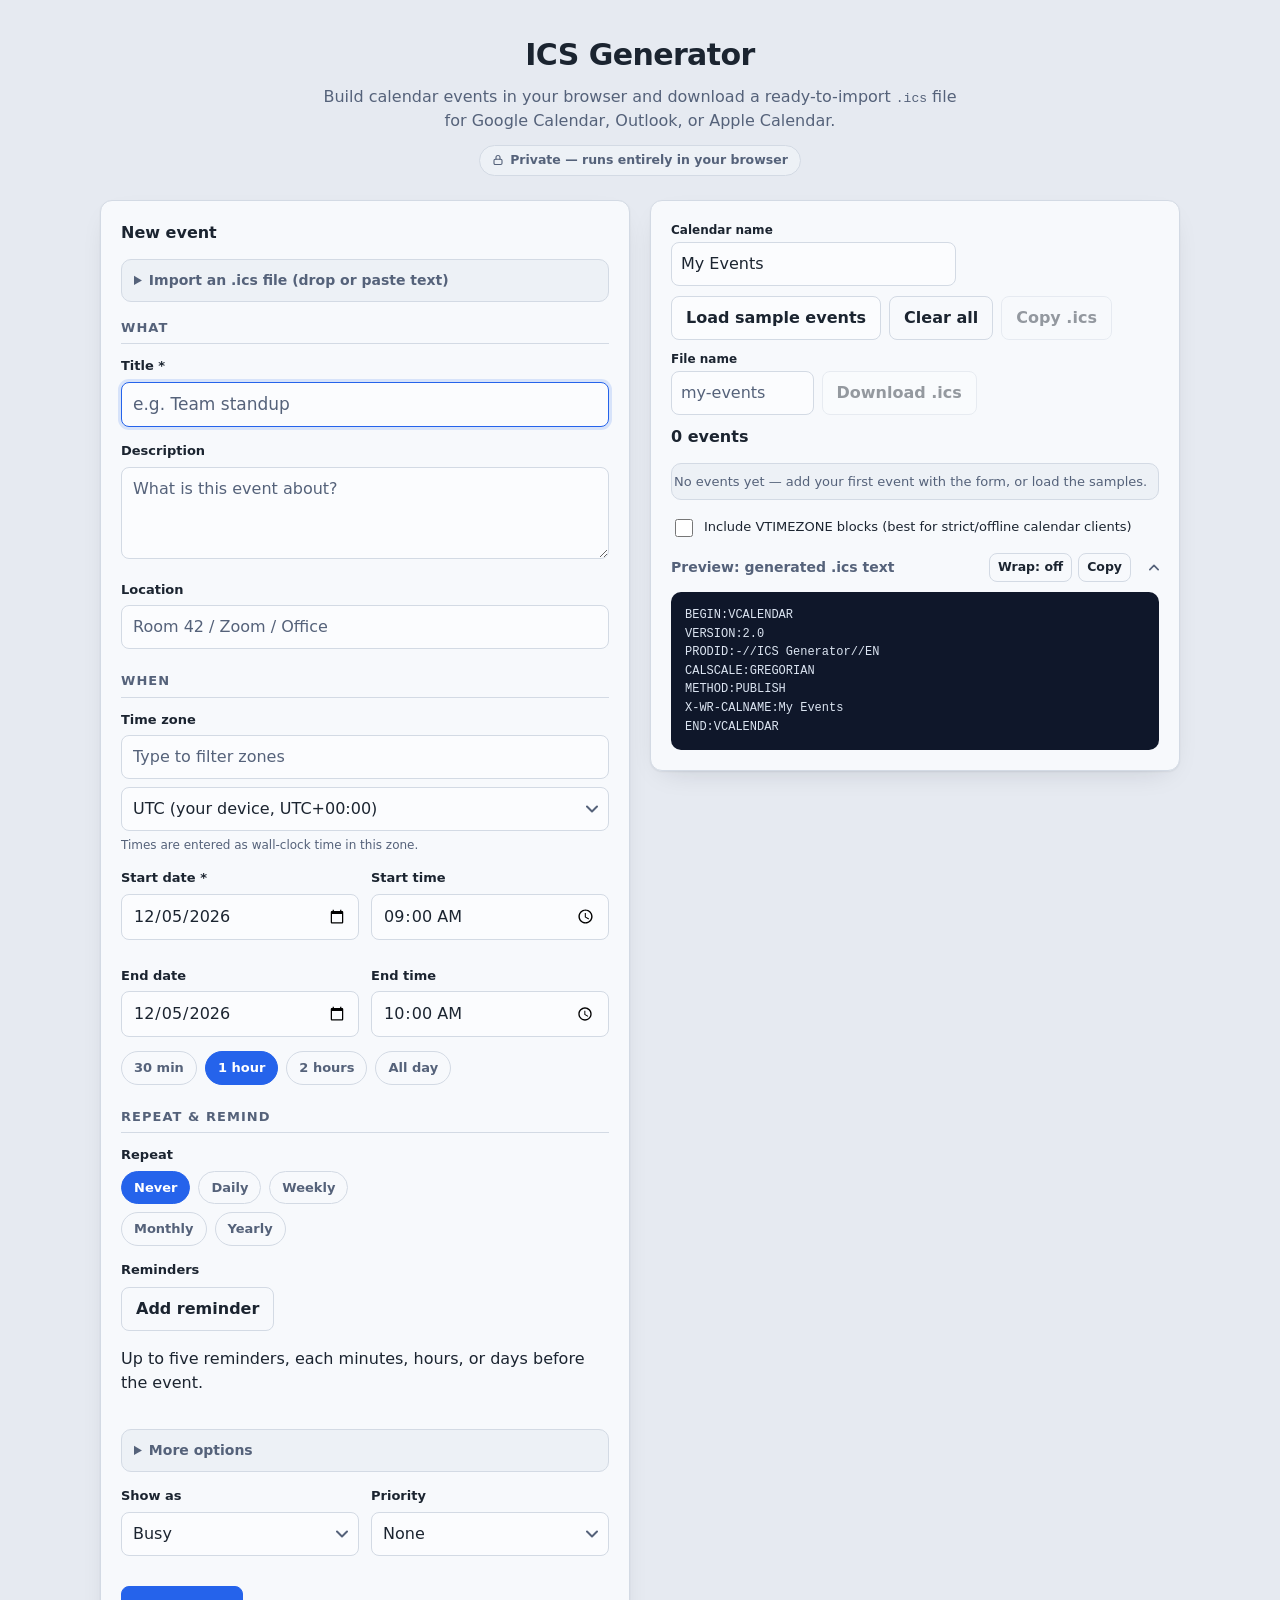
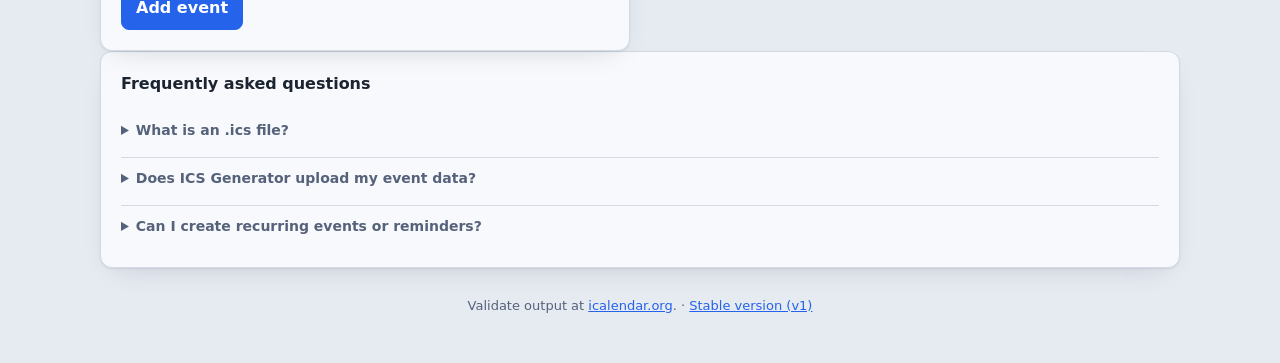
==== commit c9fe9775: "ux(v2): plain-language hints and a privacy badge" ====
--- a/v2/index.html
+++ b/v2/index.html
@@ -84,6 +84,10 @@
     <h1>ICS Generator</h1>
     <p>Build calendar events in your browser and download a ready-to-import
     <code>.ics</code> file for Google Calendar, Outlook, or Apple Calendar.</p>
+    <p class="trust-badge">
+      <svg width="12" height="12" viewBox="0 0 24 24" fill="none" stroke="currentColor" stroke-width="2.2" stroke-linecap="round" stroke-linejoin="round" aria-hidden="true" focusable="false"><rect x="4" y="10.5" width="16" height="10.5" rx="2.5"></rect><path d="M8 10.5V7a4 4 0 0 1 8 0v3.5"></path></svg>
+      <span>Private — runs entirely in your browser</span>
+    </p>
   </header>
 
   <main>
@@ -141,8 +145,7 @@
           <label for="timezone">Time zone</label>
           <input id="timezone-filter" type="search" placeholder="Type to filter zones" aria-label="Filter time zones" autocomplete="off">
           <select id="timezone" aria-describedby="timezone-hint"></select>
-          <p class="hint" id="timezone-hint">Start and end times are read as wall-clock
-          time in this zone. Defaults to the zone your device reports.</p>
+          <p class="hint" id="timezone-hint">Times are entered as wall-clock time in this zone.</p>
         </div>
 
         <div class="field-row">
@@ -278,7 +281,7 @@
             <legend>Attendees</legend>
             <div id="attendee-list"></div>
             <button id="add-attendee-btn" class="btn ghost" type="button">Add attendee</button>
-            <p class="hint">Each attendee is written as an <code>ATTENDEE:mailto:</code> line.</p>
+            <p class="hint">Attendees are attached to the invitation; your calendar app emails them when you send it.</p>
           </fieldset>
         </details>
 
--- a/v2/styles.css
+++ b/v2/styles.css
@@ -34,6 +34,21 @@
 header { text-align: center; margin: 8px 0 24px; }
 header h1 { margin: 0 0 8px; font-size: 30px; letter-spacing: -0.02em; }
 header p { margin: 0 auto; max-width: 660px; color: var(--muted); }
+/* Trust badge under the tagline: small surface pill with a padlock. */
+header .trust-badge {
+  display: inline-flex;
+  align-items: center;
+  gap: 6px;
+  margin: 12px auto 0;
+  padding: 5px 12px;
+  border: 1px solid var(--border);
+  border-radius: 999px;
+  background: var(--surface);
+  color: var(--muted);
+  font-size: 12.5px;
+  font-weight: 600;
+}
+header .trust-badge svg { flex: none; }
 
 main {
   display: grid;
@@ -503,9 +518,11 @@
     box-shadow: 0 0 0 3px rgba(125, 162, 255, 0.28);
   }
 
-  /* White on #7da2ff fails AA — use the page background as the text color. */
+  /* White on #7da2ff fails AA — use the page background as the text color
+   * (the pressed chip shares the accent background). */
   .btn.primary,
-  .btn.copied {
+  .btn.copied,
+  .chip[aria-pressed="true"] {
     color: #0f1420;
   }
 
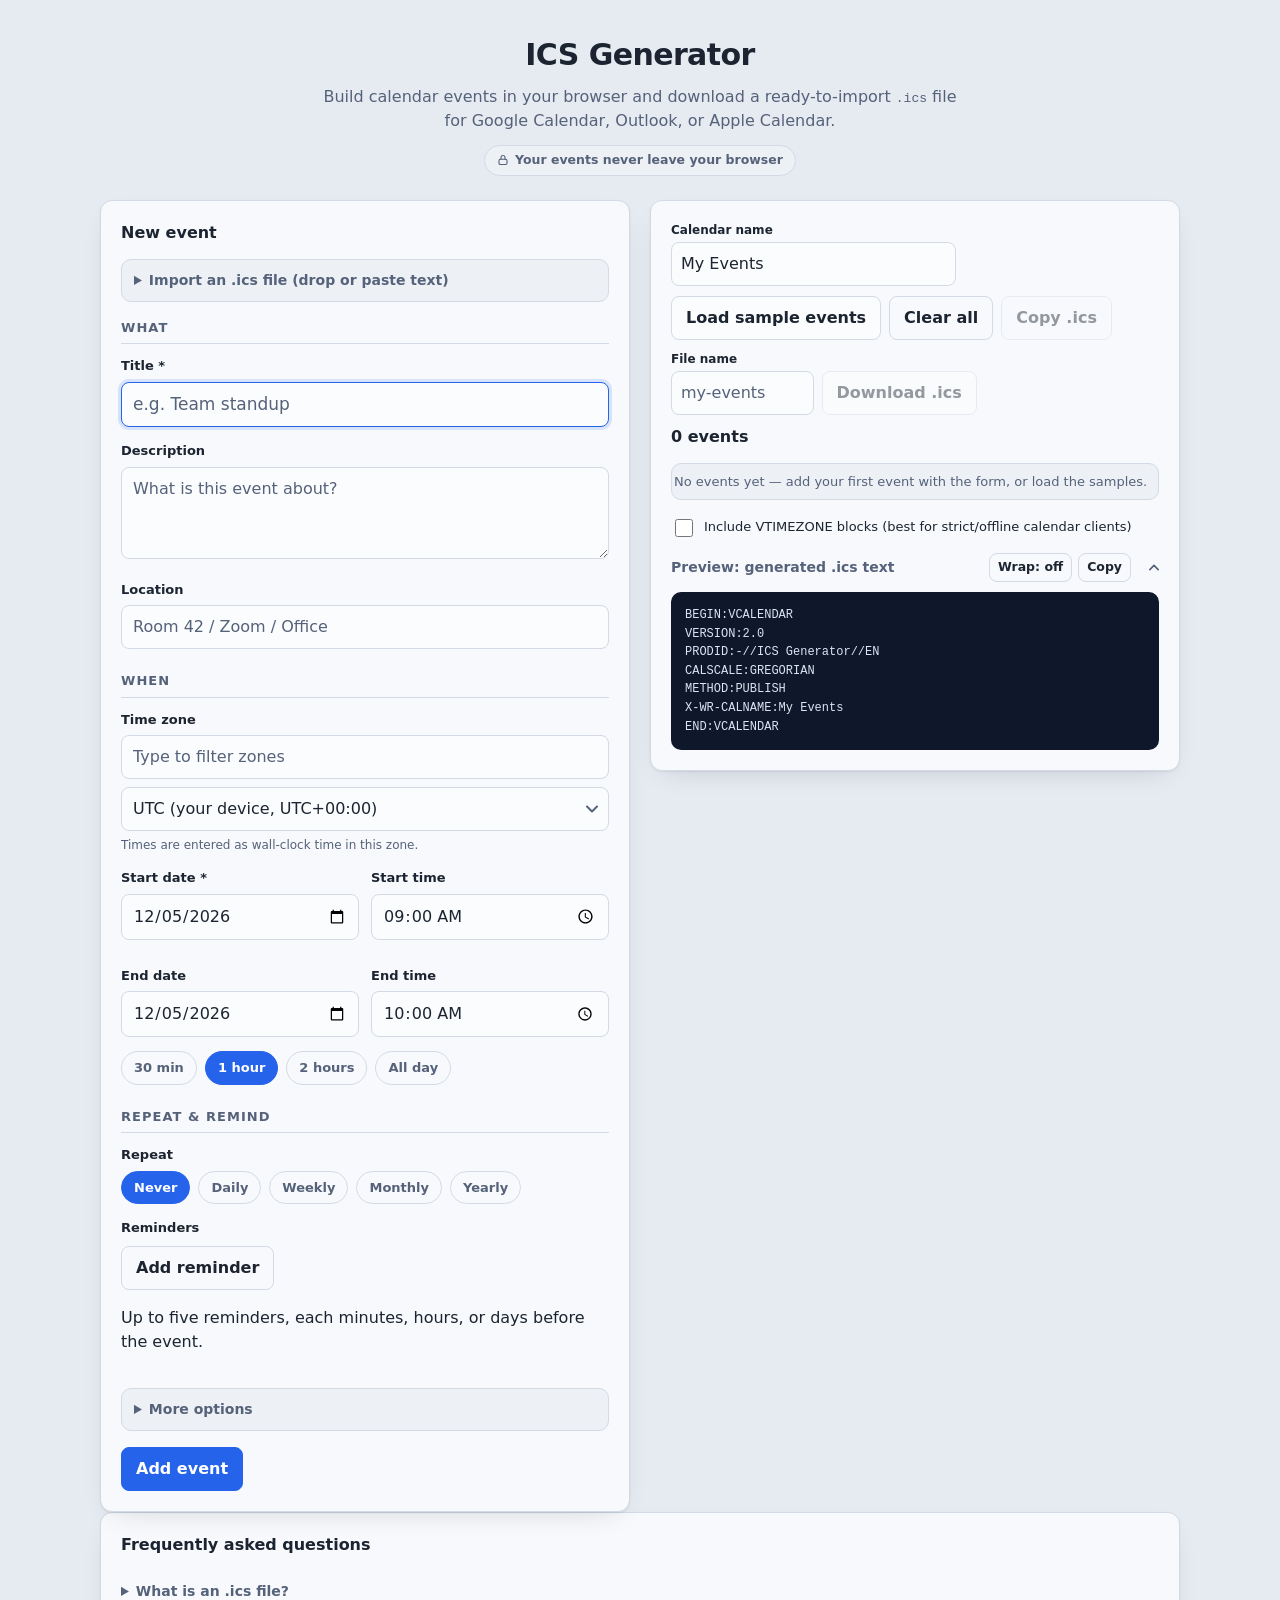
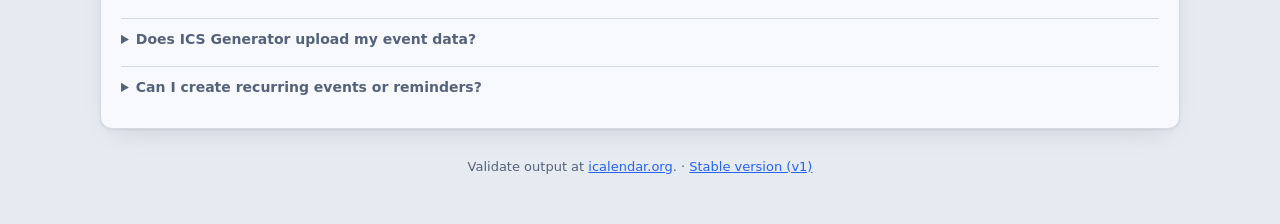
==== commit a052e71e: "fix(v2): complete advanced-field mapping and tidy layouts" ====
--- a/v2/index.html
+++ b/v2/index.html
@@ -86,7 +86,7 @@
     <code>.ics</code> file for Google Calendar, Outlook, or Apple Calendar.</p>
     <p class="trust-badge">
       <svg width="12" height="12" viewBox="0 0 24 24" fill="none" stroke="currentColor" stroke-width="2.2" stroke-linecap="round" stroke-linejoin="round" aria-hidden="true" focusable="false"><rect x="4" y="10.5" width="16" height="10.5" rx="2.5"></rect><path d="M8 10.5V7a4 4 0 0 1 8 0v3.5"></path></svg>
-      <span>Private — runs entirely in your browser</span>
+      <span>Your events never leave your browser</span>
     </p>
   </header>
 
@@ -179,24 +179,25 @@
 
         <h3 class="form-section">Repeat &amp; Remind</h3>
 
+        <div class="field">
+          <label for="recur-freq" id="recur-freq-label">Repeat</label>
+          <div class="chip-group" id="recur-freq-chips" role="group" aria-labelledby="recur-freq-label">
+            <button type="button" class="chip" data-freq="NONE" aria-pressed="true">Never</button>
+            <button type="button" class="chip" data-freq="DAILY" aria-pressed="false">Daily</button>
+            <button type="button" class="chip" data-freq="WEEKLY" aria-pressed="false">Weekly</button>
+            <button type="button" class="chip" data-freq="MONTHLY" aria-pressed="false">Monthly</button>
+            <button type="button" class="chip" data-freq="YEARLY" aria-pressed="false">Yearly</button>
+          </div>
+          <select id="recur-freq" hidden>
+            <option value="NONE">Does not repeat</option>
+            <option value="DAILY">Daily</option>
+            <option value="WEEKLY">Weekly</option>
+            <option value="MONTHLY">Monthly</option>
+            <option value="YEARLY">Yearly</option>
+          </select>
+        </div>
+
         <div class="field-row tri" id="recur-row">
-          <div class="field">
-            <label for="recur-freq" id="recur-freq-label">Repeat</label>
-            <div class="chip-group" id="recur-freq-chips" role="group" aria-labelledby="recur-freq-label">
-              <button type="button" class="chip" data-freq="NONE" aria-pressed="true">Never</button>
-              <button type="button" class="chip" data-freq="DAILY" aria-pressed="false">Daily</button>
-              <button type="button" class="chip" data-freq="WEEKLY" aria-pressed="false">Weekly</button>
-              <button type="button" class="chip" data-freq="MONTHLY" aria-pressed="false">Monthly</button>
-              <button type="button" class="chip" data-freq="YEARLY" aria-pressed="false">Yearly</button>
-            </div>
-            <select id="recur-freq" hidden>
-              <option value="NONE">Does not repeat</option>
-              <option value="DAILY">Daily</option>
-              <option value="WEEKLY">Weekly</option>
-              <option value="MONTHLY">Monthly</option>
-              <option value="YEARLY">Yearly</option>
-            </select>
-          </div>
           <div class="field" id="field-interval">
             <label for="recur-interval">Every …</label>
             <input id="recur-interval" type="number" min="1" max="99" value="1">
@@ -255,6 +256,31 @@
             <div class="field">
               <label for="url">Web link</label>
               <input id="url" type="url" placeholder="https://example.com/agenda">
+            </div>
+          </div>
+
+          <div class="field-row">
+            <div class="field">
+              <label for="transp">Show as</label>
+              <select id="transp">
+                <option value="OPAQUE" selected>Busy</option>
+                <option value="TRANSPARENT">Free</option>
+              </select>
+            </div>
+            <div class="field">
+              <label for="priority">Priority</label>
+              <select id="priority">
+                <option value="0" selected>None</option>
+                <option value="1">1 — Highest</option>
+                <option value="2">2</option>
+                <option value="3">3</option>
+                <option value="4">4</option>
+                <option value="5">5 — Medium</option>
+                <option value="6">6</option>
+                <option value="7">7</option>
+                <option value="8">8</option>
+                <option value="9">9 — Lowest</option>
+              </select>
             </div>
           </div>
 
@@ -285,31 +311,6 @@
           </fieldset>
         </details>
 
-        <div class="field-row">
-          <div class="field">
-            <label for="transp">Show as</label>
-            <select id="transp">
-              <option value="OPAQUE" selected>Busy</option>
-              <option value="TRANSPARENT">Free</option>
-            </select>
-          </div>
-          <div class="field">
-            <label for="priority">Priority</label>
-            <select id="priority">
-              <option value="0" selected>None</option>
-              <option value="1">1 — Highest</option>
-              <option value="2">2</option>
-              <option value="3">3</option>
-              <option value="4">4</option>
-              <option value="5">5 — Medium</option>
-              <option value="6">6</option>
-              <option value="7">7</option>
-              <option value="8">8</option>
-              <option value="9">9 — Lowest</option>
-            </select>
-          </div>
-        </div>
-
         <div class="form-actions">
           <button id="add-btn" type="submit" class="btn primary">Add event</button>
           <button id="cancel-edit-btn" class="btn ghost" type="button" hidden>Cancel</button>
--- a/v2/styles.css
+++ b/v2/styles.css
@@ -207,12 +207,6 @@
 
 .field-row { display: grid; grid-template-columns: 1fr 1fr; gap: 12px; }
 .field-row.tri { grid-template-columns: repeat(3, 1fr); }
-/* When a tri row is down to its select alone (repeat "Does not repeat"),
- * span a two-column-style width — the same as the
- * Status select — instead of the first third of the row, which clips the
- * "Does not repeat" label. */
-.field-row.tri.single { grid-template-columns: 1fr; }
-@media (min-width: 561px) { .field-row.tri.single { max-width: calc(50% - 6px); } }
 @media (max-width: 560px) {
   .field-row, .field-row.tri { grid-template-columns: 1fr; }
 }
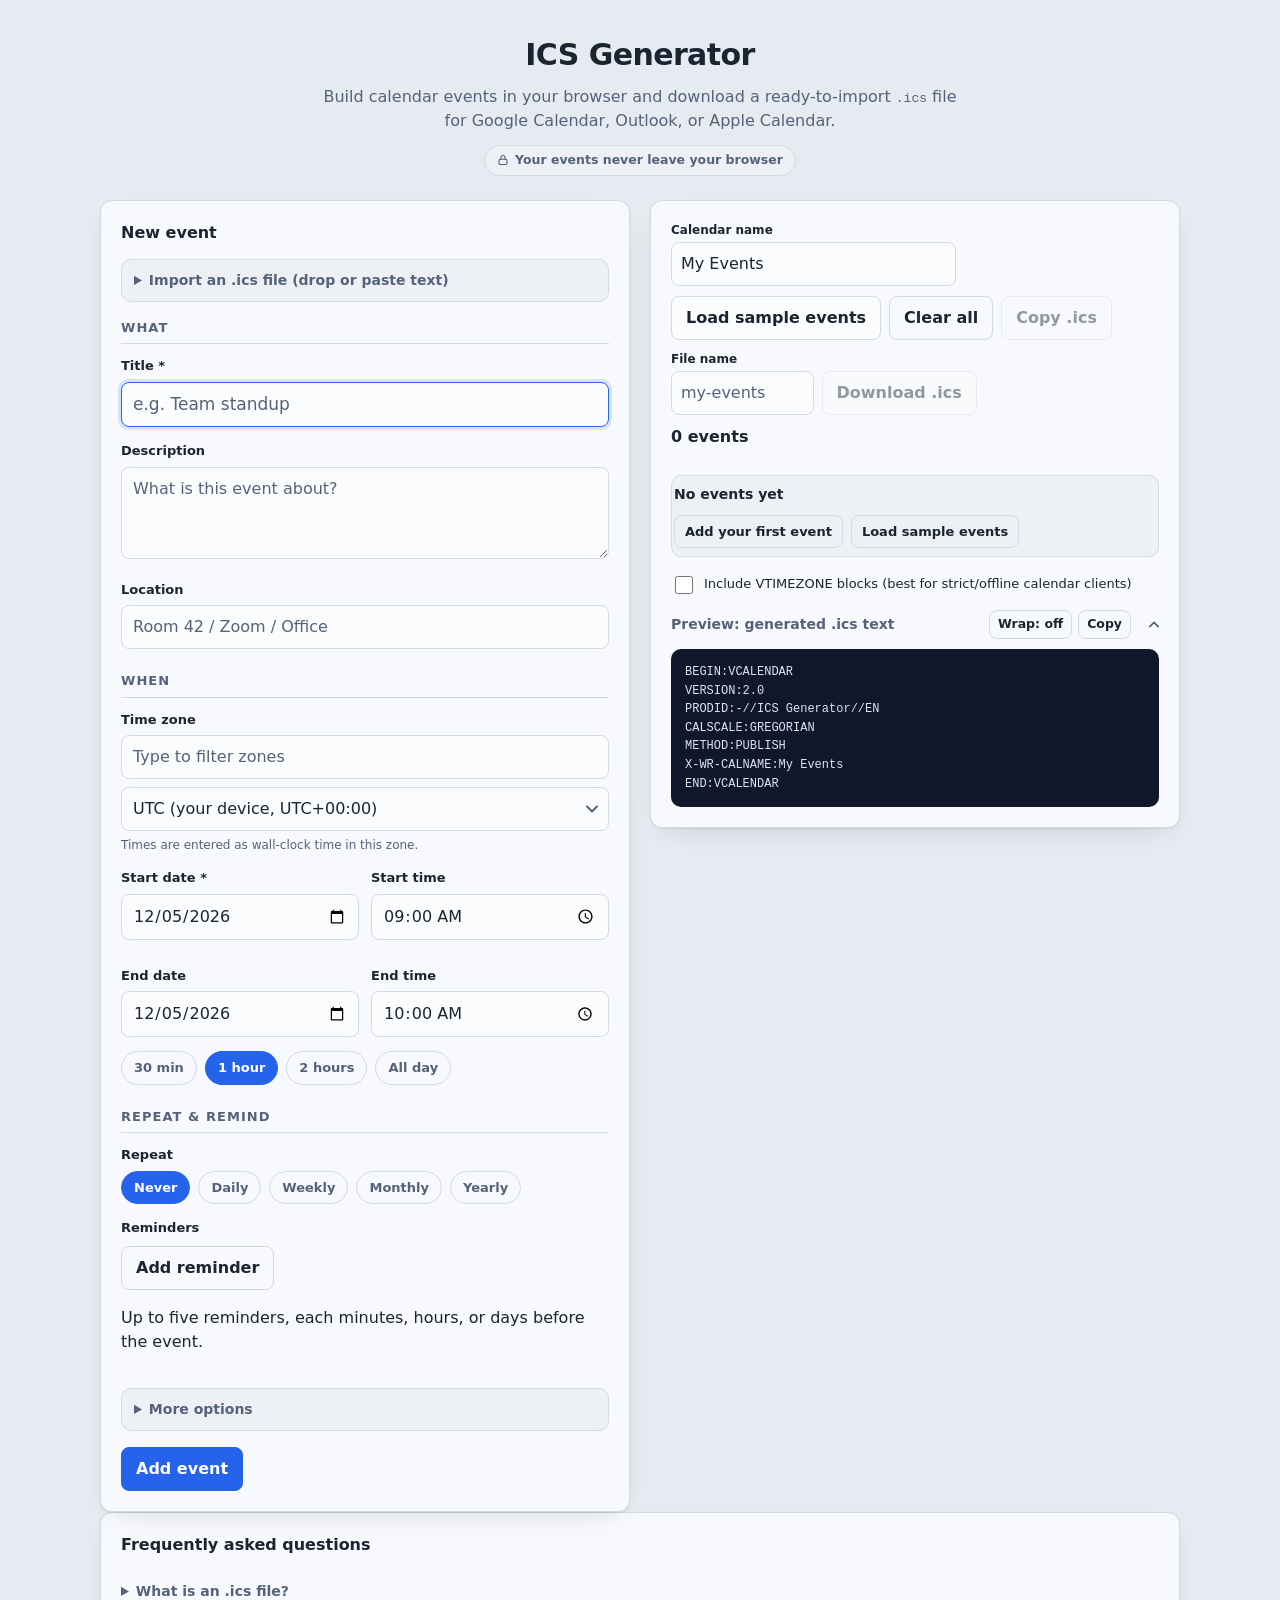
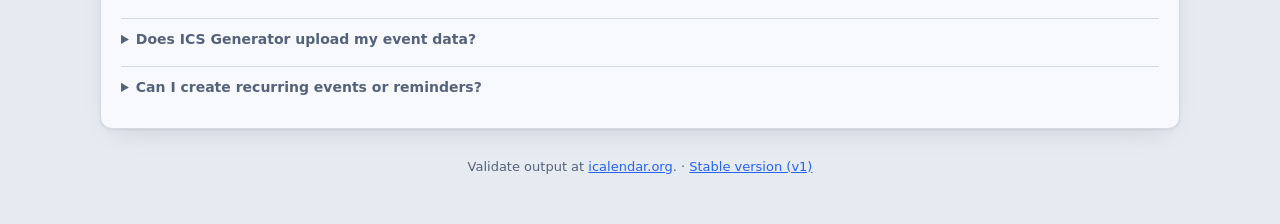
==== commit e17d0468: "feat(v2): invite-style event card in the list panel" ====
--- a/v2/index.html
+++ b/v2/index.html
@@ -342,6 +342,8 @@
 
       <p id="save-warning" class="status-msg error" role="status" hidden></p>
 
+      <div id="event-card" class="event-card" hidden></div>
+
       <ul id="event-list">
         <li class="empty">No events yet — add your first event with the form, or load the samples.</li>
       </ul>
--- a/v2/styles.css
+++ b/v2/styles.css
@@ -60,6 +60,48 @@
  * box cannot push the track past the viewport on narrow screens. */
 @media (max-width: 920px) { main { grid-template-columns: minmax(0, 1fr); } }
 
+/* ---------- Sticky event panel on wide screens ----------
+ * With the two panels side by side (above 920px) the event list keeps the
+ * top of the viewport as the form scrolls, so events and the toolbar stay
+ * reachable while editing. Long lists scroll inside the panel (max-height +
+ * overflow) instead of being clipped; the nested .ics preview keeps its own
+ * max-height/overflow and scrolls independently. */
+@media (min-width: 921px) {
+  main > .panel:nth-of-type(2) {
+    position: sticky;
+    top: 16px;
+    max-height: calc(100vh - 32px);
+    overflow: auto;
+    scroll-padding-top: 274px; /* 260px toolbar + 14px margin. */
+  }
+  /* Keep the toolbar (calendar name, buttons, count) in view while a long
+   * event list scrolls inside the pinned panel. The extra top padding plus
+   * the matching negative margin extend its background across the panel's
+   * own 20px padding, so scrolling content never peeks above it. */
+  main > .panel:nth-of-type(2) > .toolbar {
+    position: sticky;
+    top: -20px;
+    z-index: 1;
+    margin-top: -20px;
+    padding: 20px 0 12px;
+    background: var(--panel);
+    flex-wrap: nowrap;
+  }
+  /* Keep the buttons row single-line: at 921-940px with a classic scrollbar
+   * gutter the row was 2px too narrow and used to wrap to two lines, growing
+   * the toolbar to ~312px - past the 274px scroll-padding-top - so Shift+Tab
+   * could focus a list button hidden behind the toolbar. The negative right
+   * margin lets the row borrow the panel's right padding as headroom (the
+   * row has no background, so this is invisible and buttons keep their
+   * position); nowrap plus nowrap button labels keep the toolbar height
+   * constant. Mobile (<=920px) still wraps freely. */
+  main > .panel:nth-of-type(2) > .toolbar > .toolbar-buttons {
+    flex-wrap: nowrap;
+    margin-right: -20px;
+  }
+  main > .panel:nth-of-type(2) > .toolbar .btn { white-space: nowrap; }
+}
+
 .panel {
   background: var(--panel);
   border: 1px solid var(--border);
@@ -319,6 +361,48 @@
 
 .form-actions { display: flex; align-items: center; gap: 12px; margin-top: 16px; flex-wrap: wrap; }
 
+/* ---------- Small-screen sticky action bar ----------
+ * On phones the form's Add/Update row is pinned to the bottom of the viewport
+ * so the primary action is always reachable without scrolling back. Only
+ * #event-form's row is pinned: #import-box has its own .form-actions, and
+ * pinning that too would stack two fixed bars. The fixed bar is out of flow,
+ * so body reserves room (padding-bottom) for it at the end of the document,
+ * and the undo toast (also fixed) is raised clear of it. */
+@media (max-width: 920px) {
+  html { scroll-padding-bottom: 148px; }
+  body { padding-bottom: 132px; }
+  #event-form > .form-actions {
+    position: fixed;
+    left: 0;
+    right: 0;
+    bottom: 0;
+    z-index: 50;
+    background: var(--panel);
+    border-top: 1px solid var(--border);
+    margin: 0;
+    padding: 10px 16px calc(10px + env(safe-area-inset-bottom));
+    box-shadow: 0 -6px 18px -12px rgba(16, 24, 40, 0.25);
+    border-radius: 0;
+    flex-wrap: wrap;
+  }
+  /* The status line wraps inside the bar (clamped to two lines so an
+   * arbitrarily long message cannot grow the fixed bar past the reserved
+   * space and the toast offset below). Screen readers still get the full
+   * text from the role="status" region. */
+  #event-form > .form-actions .status-msg {
+    min-width: 0;
+    overflow-wrap: anywhere;
+    display: -webkit-box;
+    -webkit-line-clamp: 2;
+    line-clamp: 2;
+    -webkit-box-orient: vertical;
+    overflow: hidden;
+  }
+  /* Measured: a two-line status bar is ~116px tall, so 84px would tuck the
+   * toast behind it. 124px clears the tallest bar with a small gap. */
+  body .undo-toast { bottom: calc(124px + env(safe-area-inset-bottom)); }
+}
+
 .btn {
   font: inherit;
   font-weight: 600;
@@ -338,6 +422,16 @@
 #copy-btn { min-width: 92px; }
 .btn:disabled { opacity: 0.45; cursor: not-allowed; }
 
+/* Touch targets: coarse pointers (phones/tablets) get 44px-minimum tappable
+ * controls (WCAG 2.5.5). Only the padding floor changes; the desktop density
+ * behind a fine pointer is untouched. */
+@media (pointer: coarse) {
+  .field input,
+  .field select,
+  .field textarea { min-height: 44px; }
+  .btn { min-height: 44px; padding-top: 11px; padding-bottom: 11px; }
+}
+
 .toolbar {
   display: flex;
   flex-direction: column;
@@ -353,6 +447,58 @@
 .toolbar .field label { font-size: 12px; margin-bottom: 3px; }
 .toolbar .field input { padding: 9px; }
 
+/* Invite-style card summarizing the earliest event (renderEventCard in
+ * app.js). A mini calendar page on the left, title + summary on the right;
+ * purely informational. All colors resolve through vars, so it follows dark
+ * mode automatically. */
+.event-card {
+  display: flex;
+  align-items: center;
+  gap: 14px;
+  padding: 14px;
+  margin: 0 0 14px;
+  background: var(--surface);
+  border: 1px solid var(--border);
+  border-radius: var(--radius);
+}
+.event-card-date {
+  flex: none;
+  display: flex;
+  flex-direction: column;
+  width: 56px;
+  overflow: hidden;
+  border: 1px solid var(--border);
+  border-radius: 8px;
+  background: var(--field);
+  text-align: center;
+}
+.event-card-month {
+  display: block;
+  padding: 3px 0;
+  background: var(--accent-soft);
+  color: var(--accent-strong);
+  font-size: 10.5px;
+  font-weight: 700;
+  letter-spacing: 0.08em;
+}
+.event-card-day {
+  display: block;
+  padding: 4px 0 6px;
+  color: var(--text);
+  font-size: 24px;
+  font-weight: 700;
+  line-height: 1.2;
+}
+.event-card-body { min-width: 0; }
+.event-card-body strong { display: block; font-size: 14px; }
+.event-card-body small {
+  display: block;
+  margin-top: 2px;
+  color: var(--muted);
+  font-size: 12.5px;
+  overflow-wrap: anywhere;
+}
+
 #event-list { list-style: none; margin: 0 0 14px; padding: 0; }
 #event-list li {
   display: flex;
@@ -382,7 +528,9 @@
   color: var(--accent);
 }
 #event-list .gcal-link:hover { color: var(--accent-strong); border-color: var(--border-strong); }
-#event-list .empty { color: var(--muted); font-size: 13px; padding: 8px 2px; }
+#event-list .empty { display: block; color: var(--muted); font-size: 13px; padding: 8px 2px; }
+#event-list .empty-msg { margin: 0 0 10px; font-size: 14px; font-weight: 600; color: var(--text); }
+#event-list .empty-actions { display: flex; flex-wrap: wrap; gap: 8px; }
 
 /* VTIMEZONE emission toggle (preview-side option) */
 .vtimezone-toggle { margin: 4px 0 10px; font-size: 13px; font-weight: 500; align-items: flex-start; }
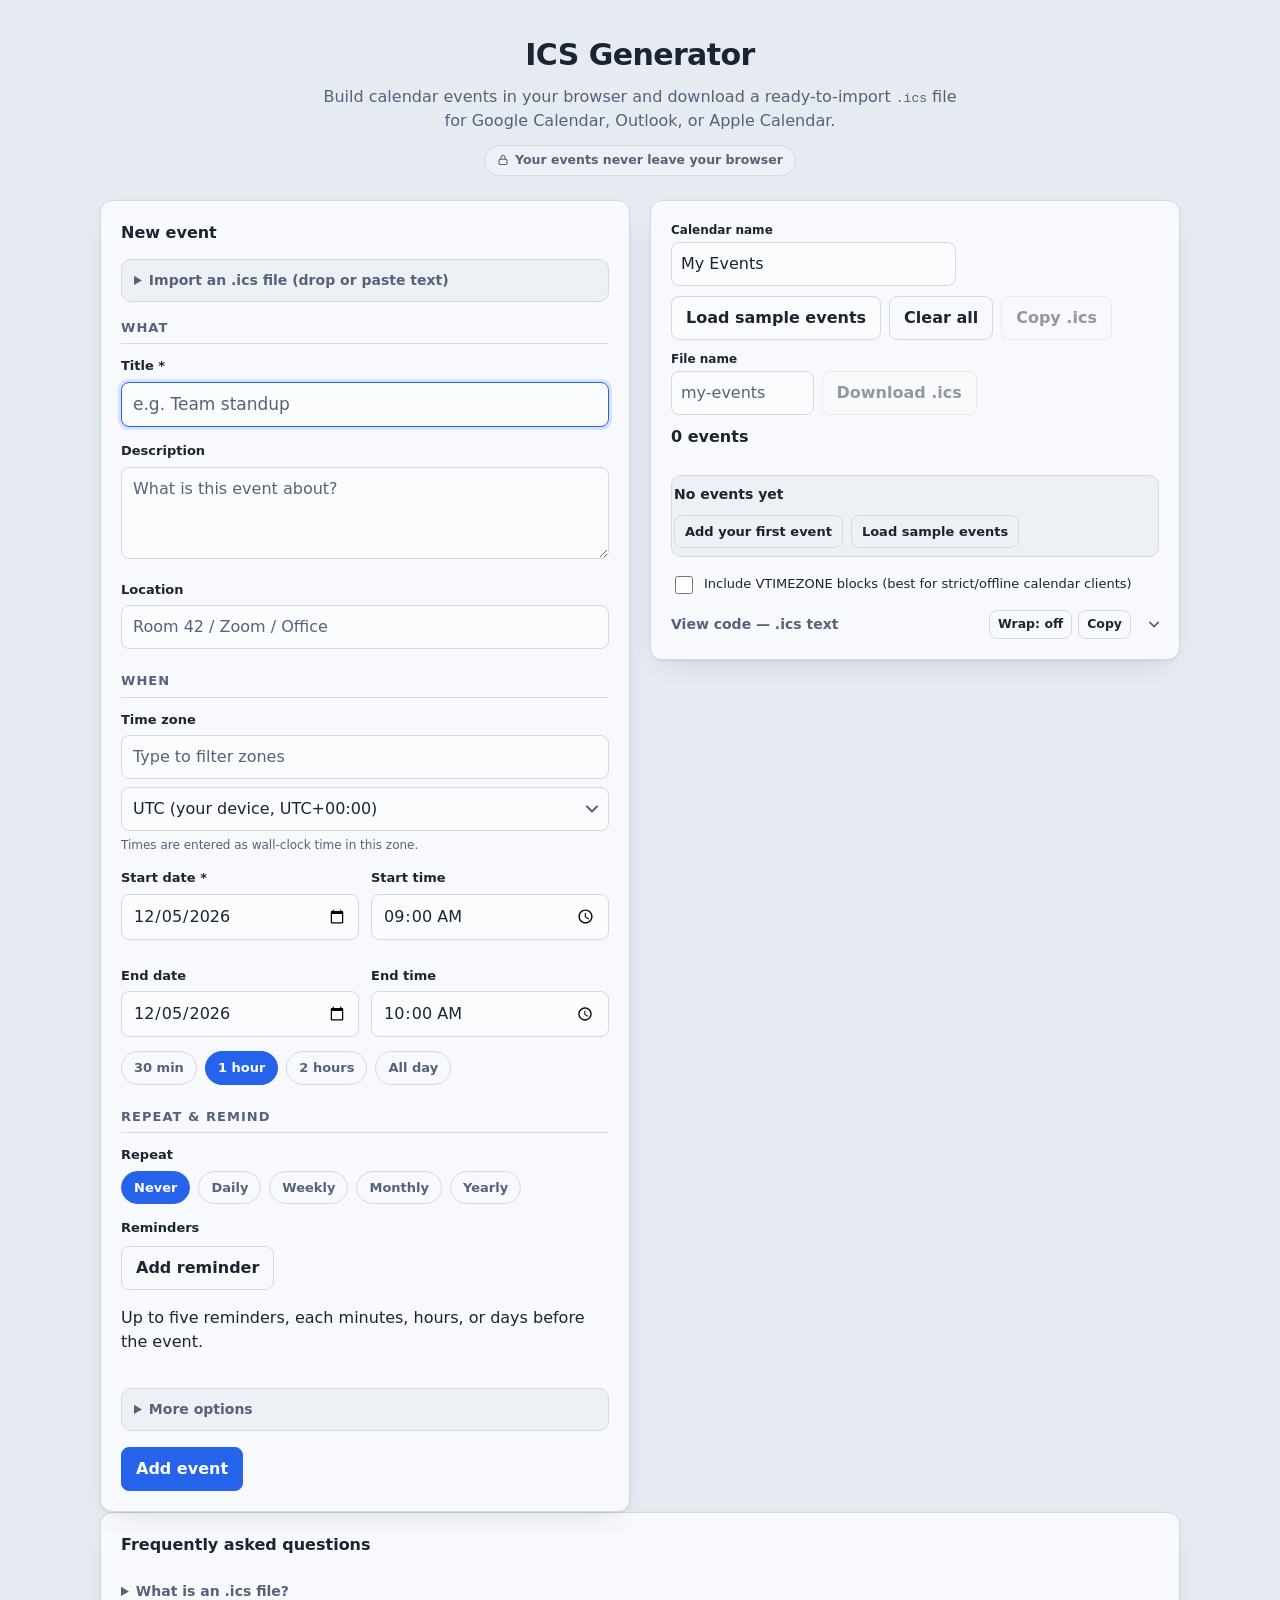
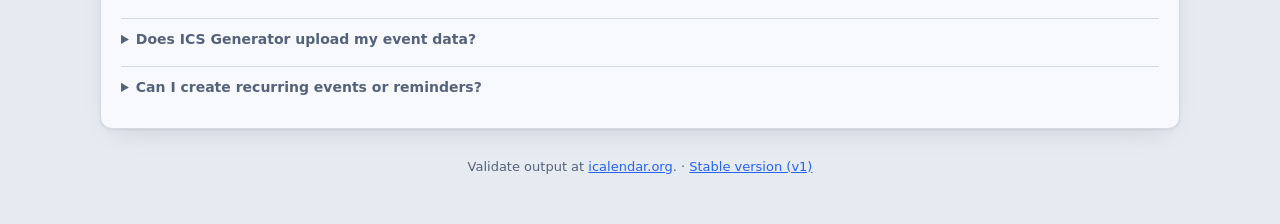
==== commit e66b3dff: "ux(v2): move raw .ics text behind View code" ====
--- a/v2/index.html
+++ b/v2/index.html
@@ -350,8 +350,8 @@
 
       <label class="check vtimezone-toggle"><input id="vtimezone-toggle" type="checkbox"> Include VTIMEZONE blocks (best for strict/offline calendar clients)</label>
 
-      <details id="preview-box" open>
-        <summary>Preview: generated .ics text
+      <details id="preview-box">
+        <summary>View code — .ics text
           <span class="preview-controls">
             <button id="preview-wrap-btn" class="btn ghost" type="button" aria-pressed="false">Wrap: off</button>
             <button id="preview-copy-btn" class="btn ghost" type="button">Copy</button>
